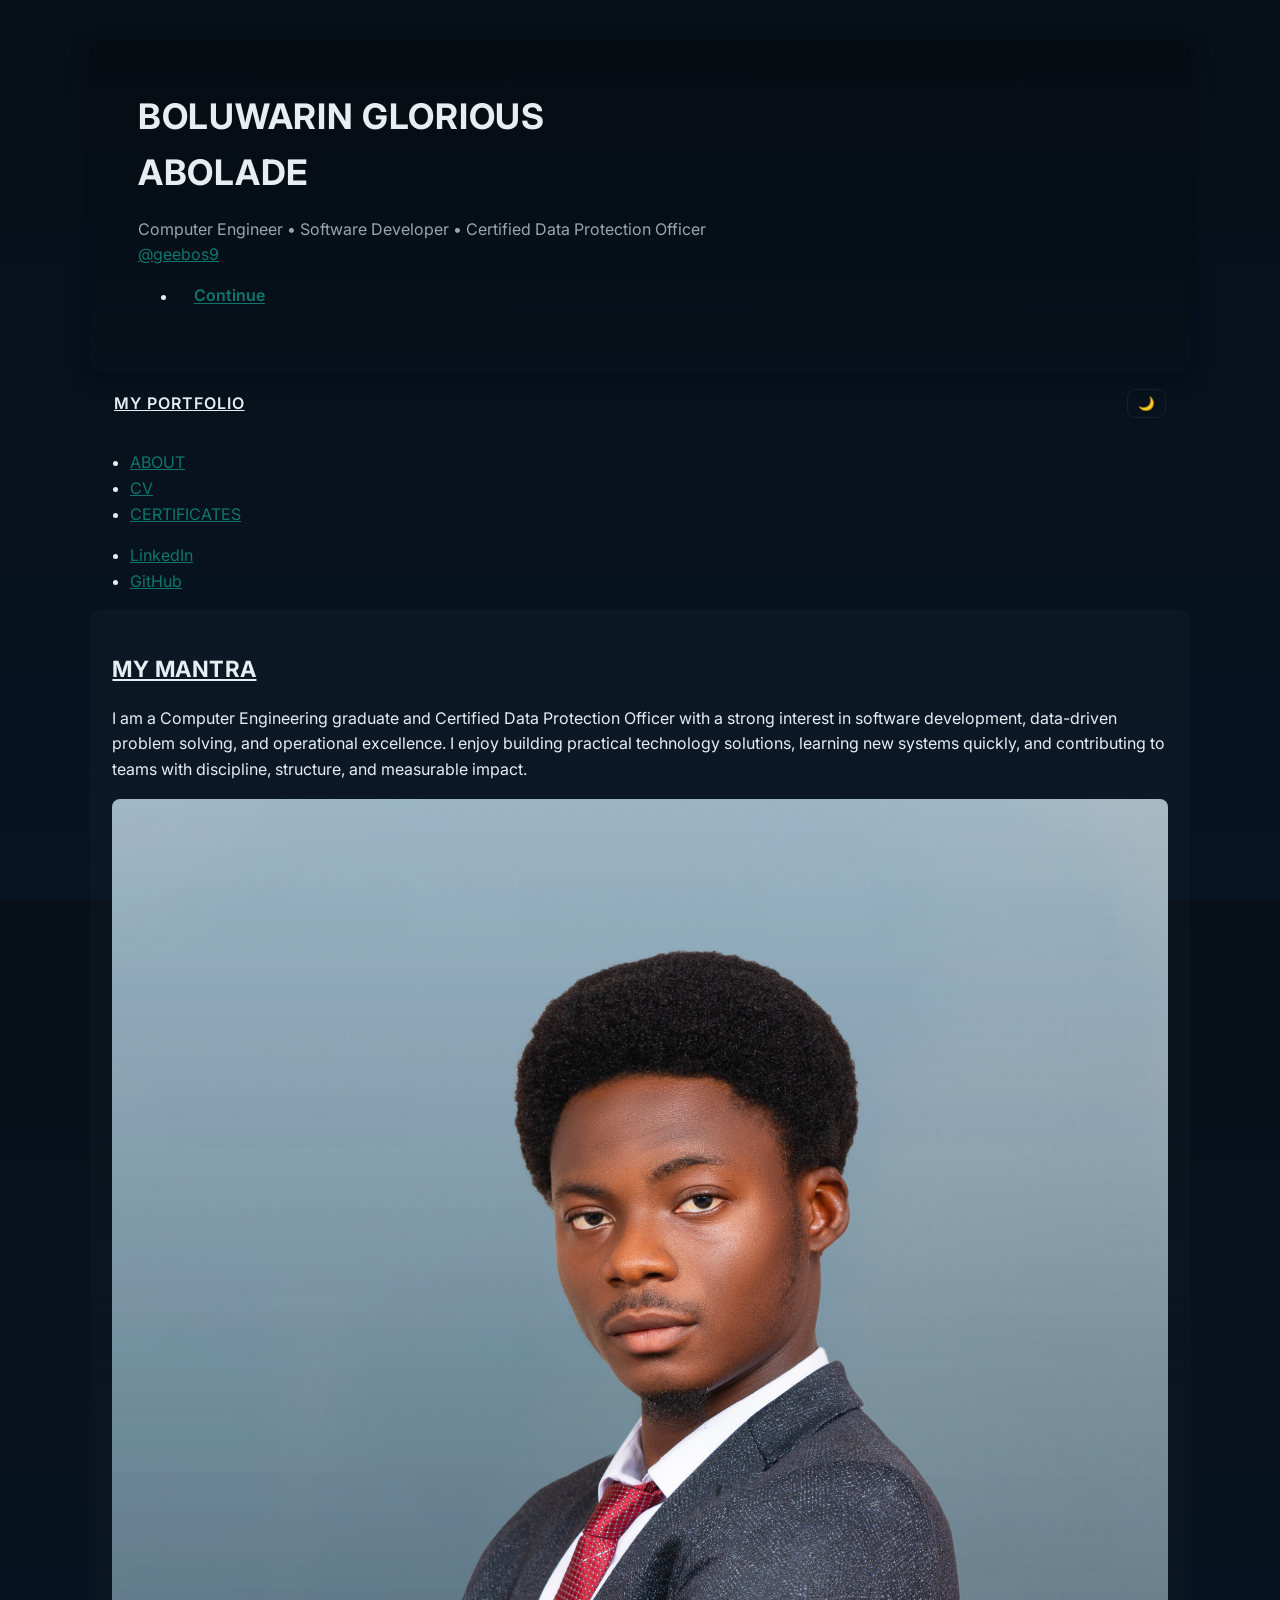
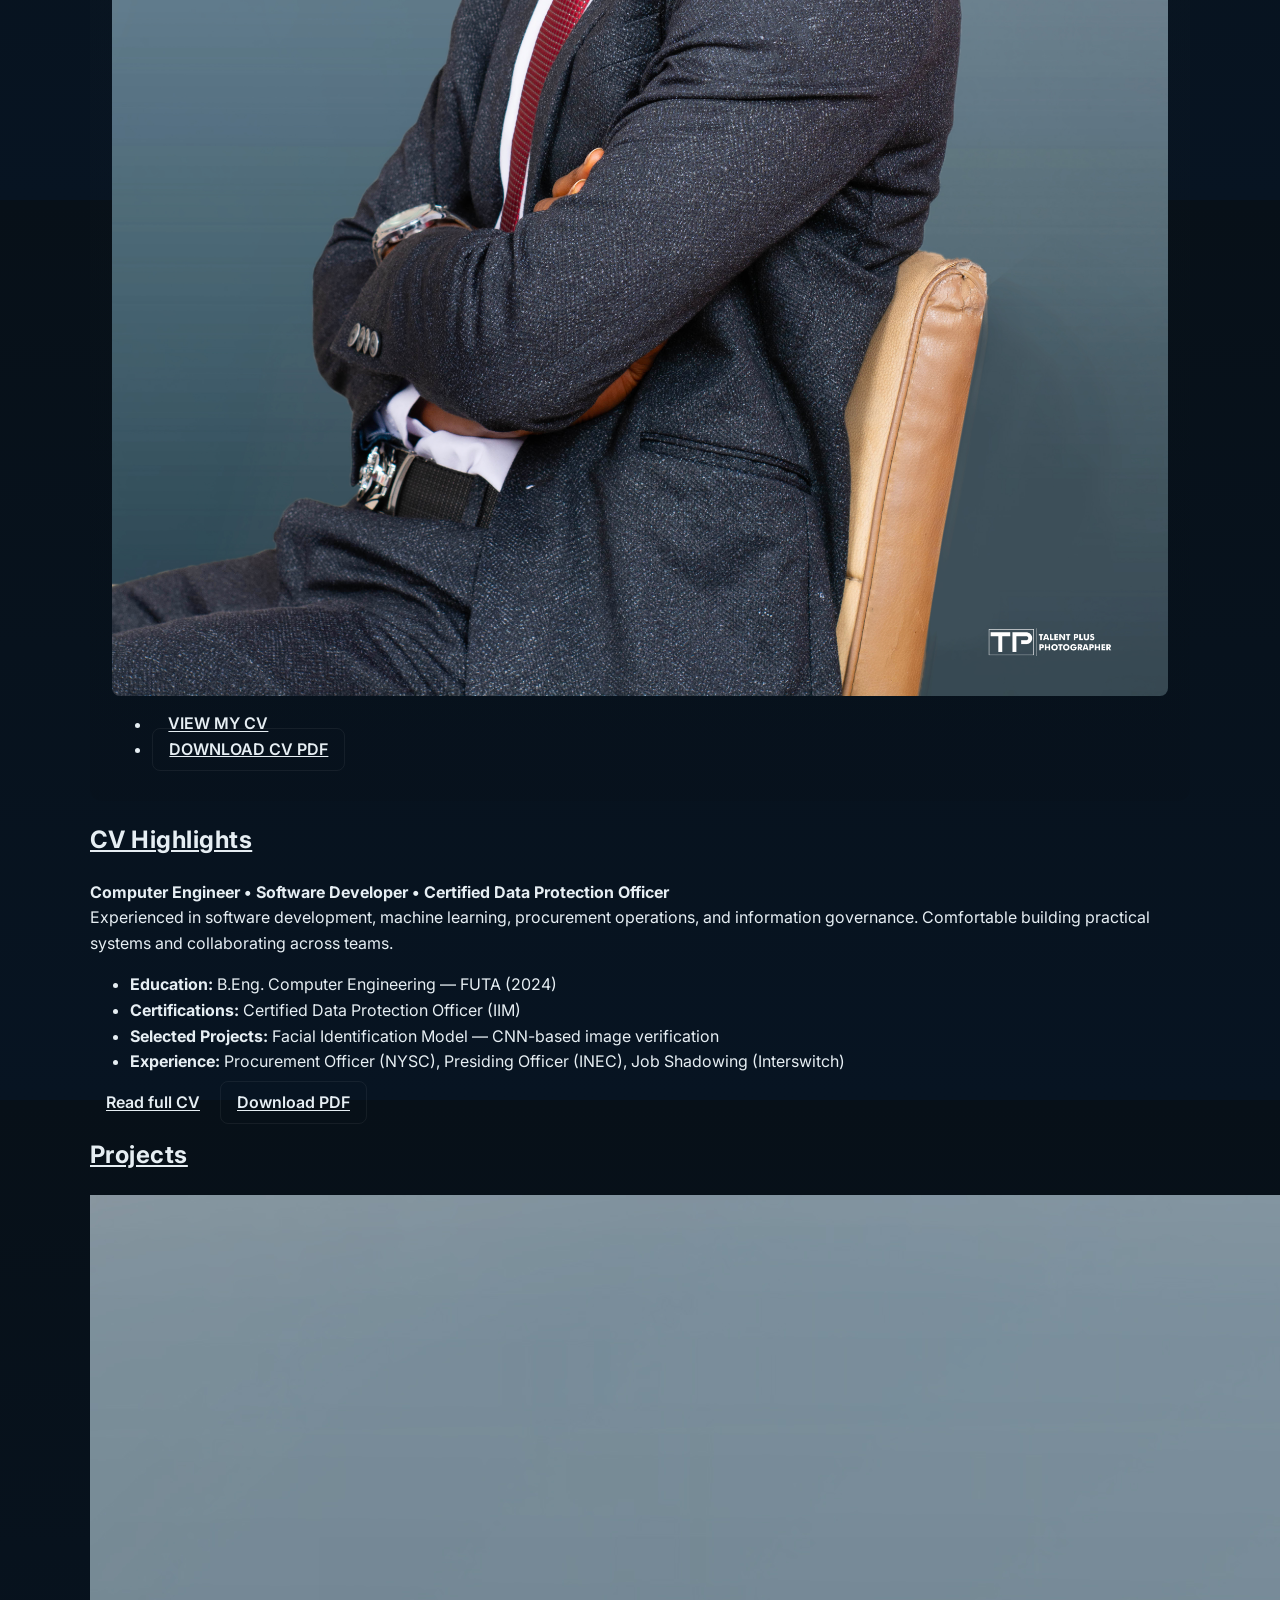
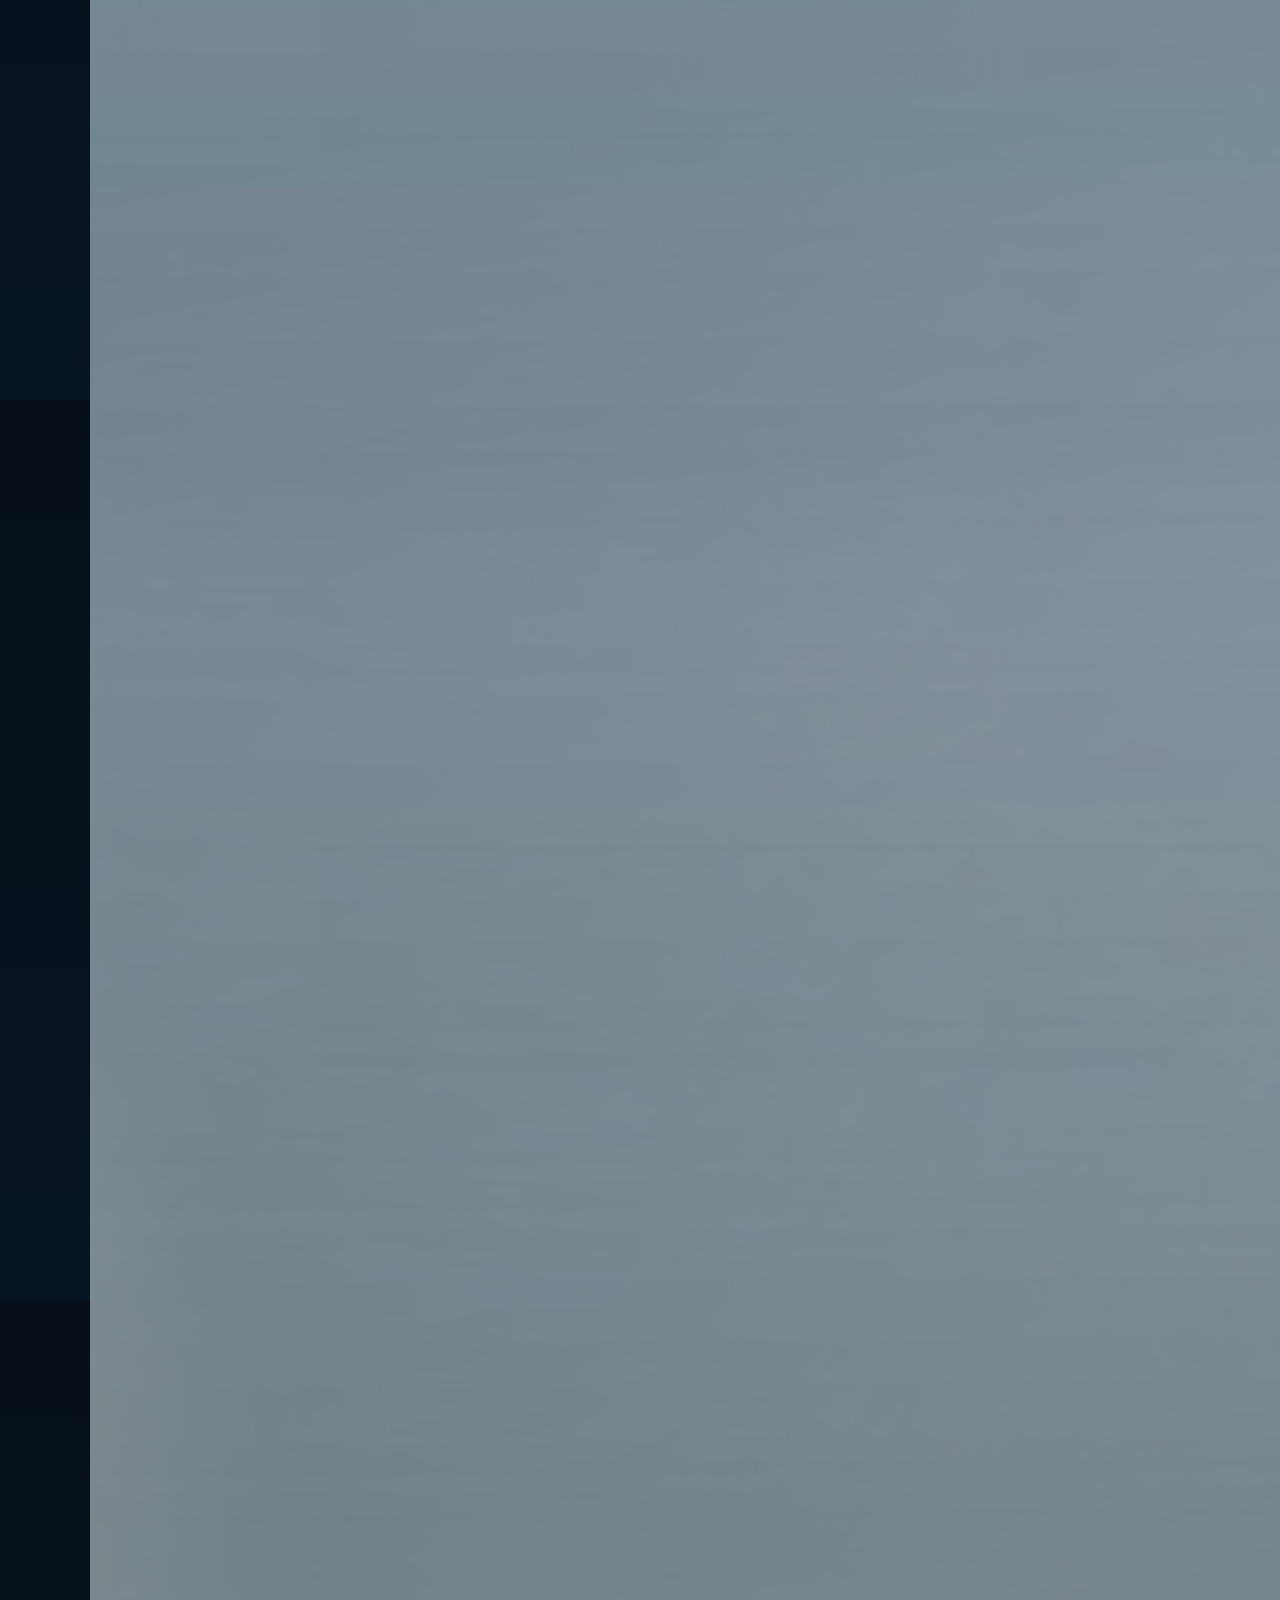
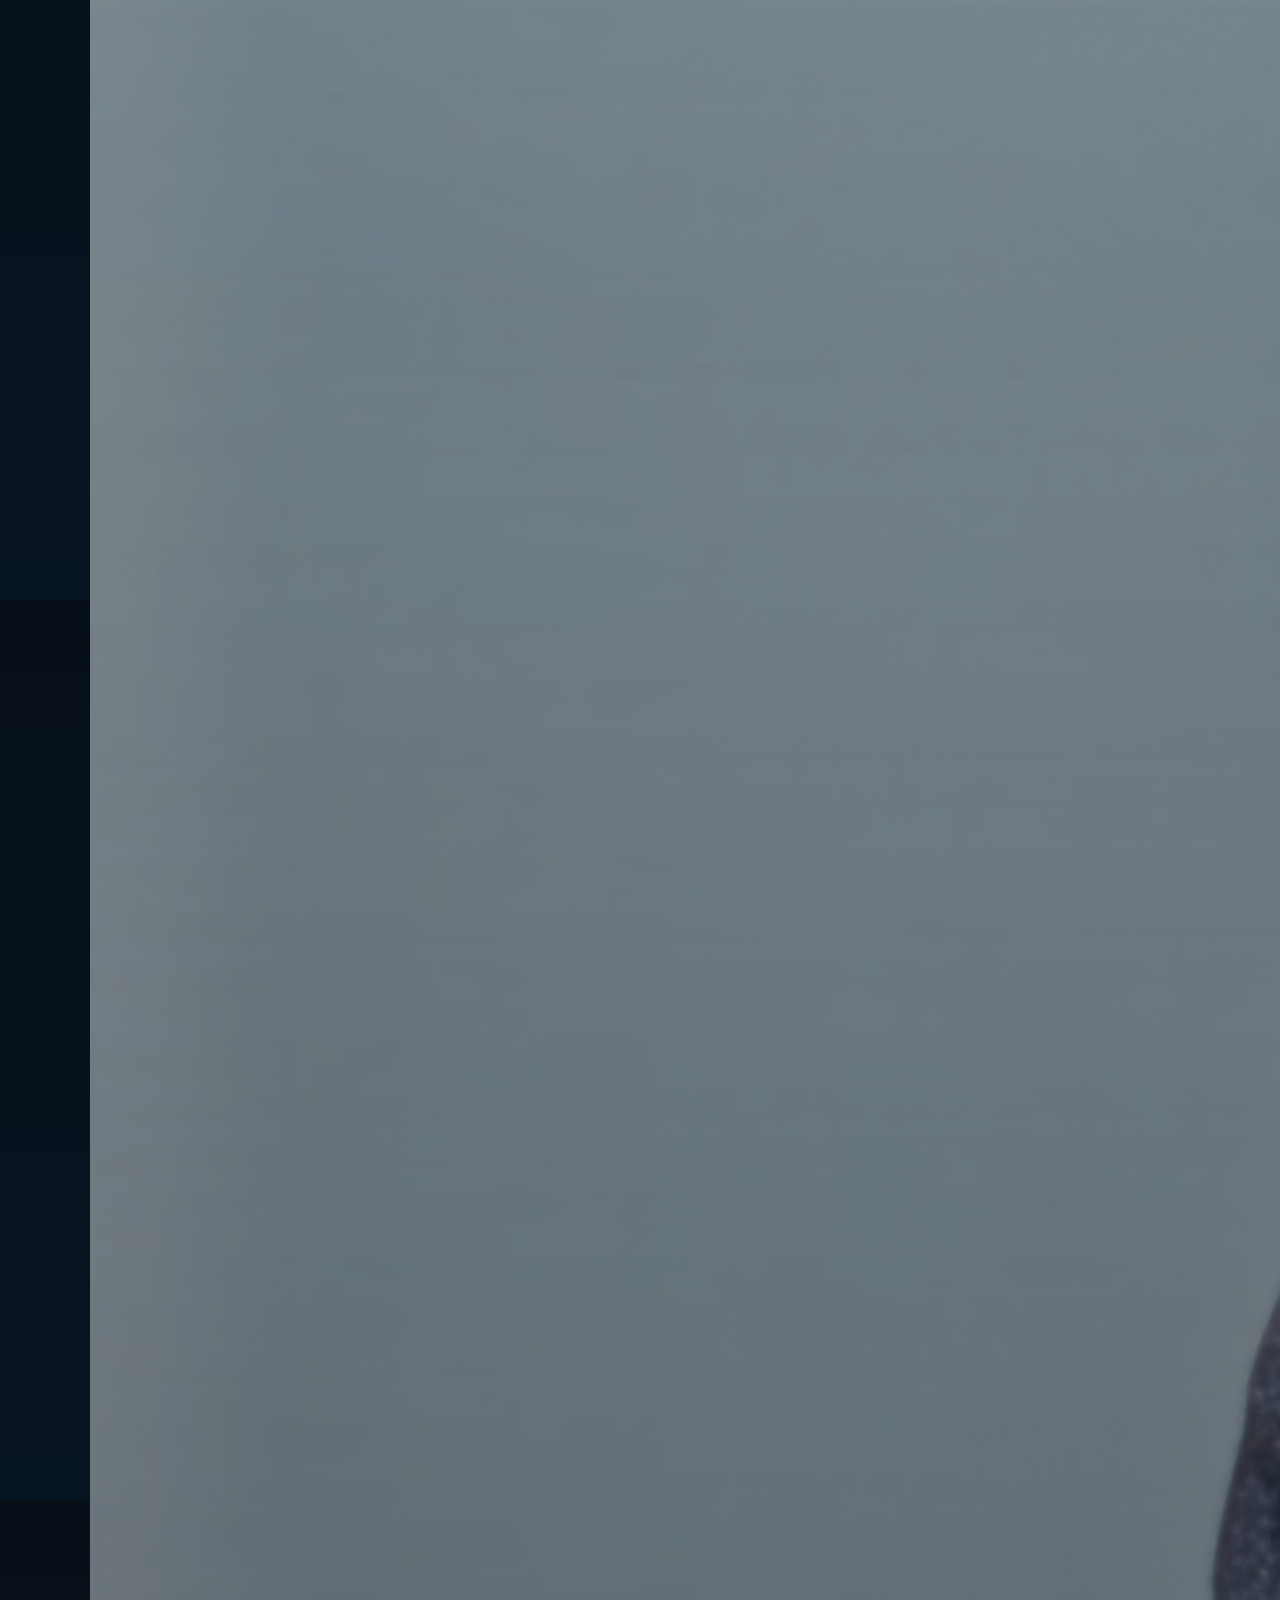
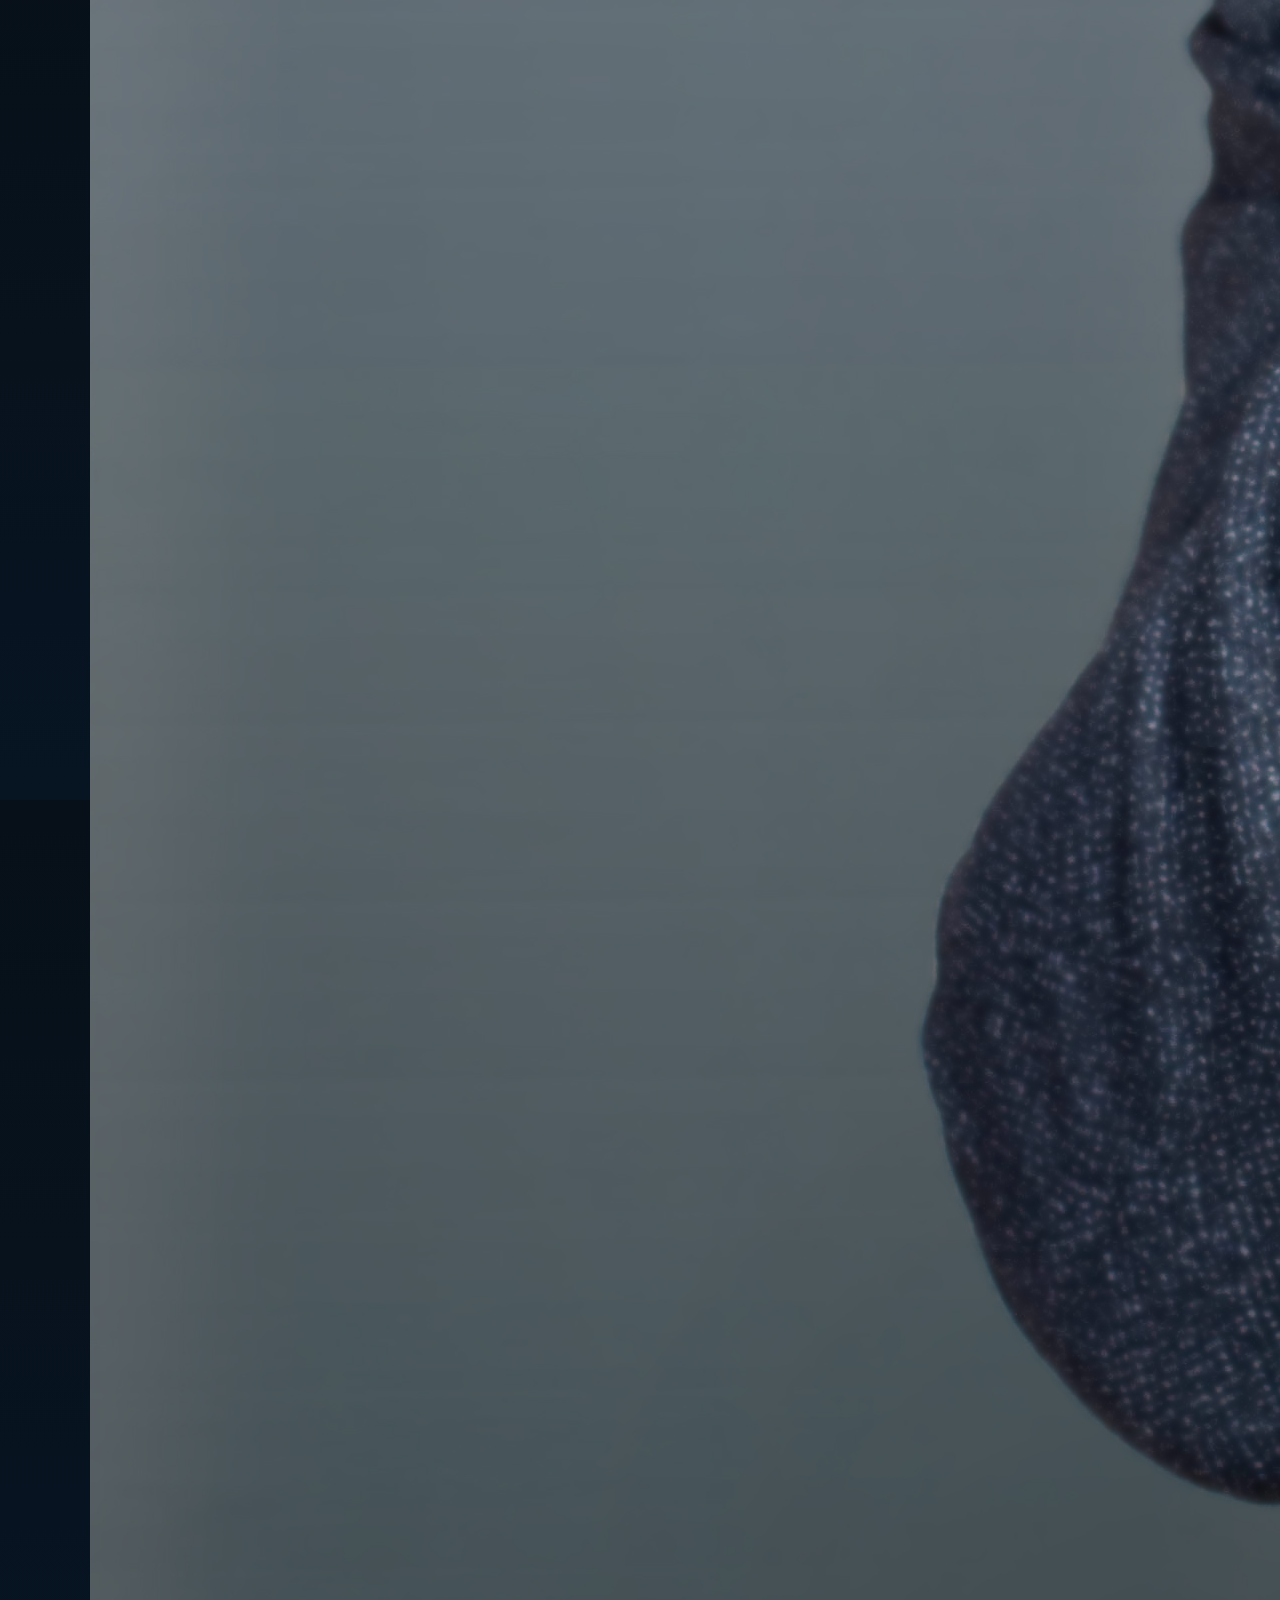
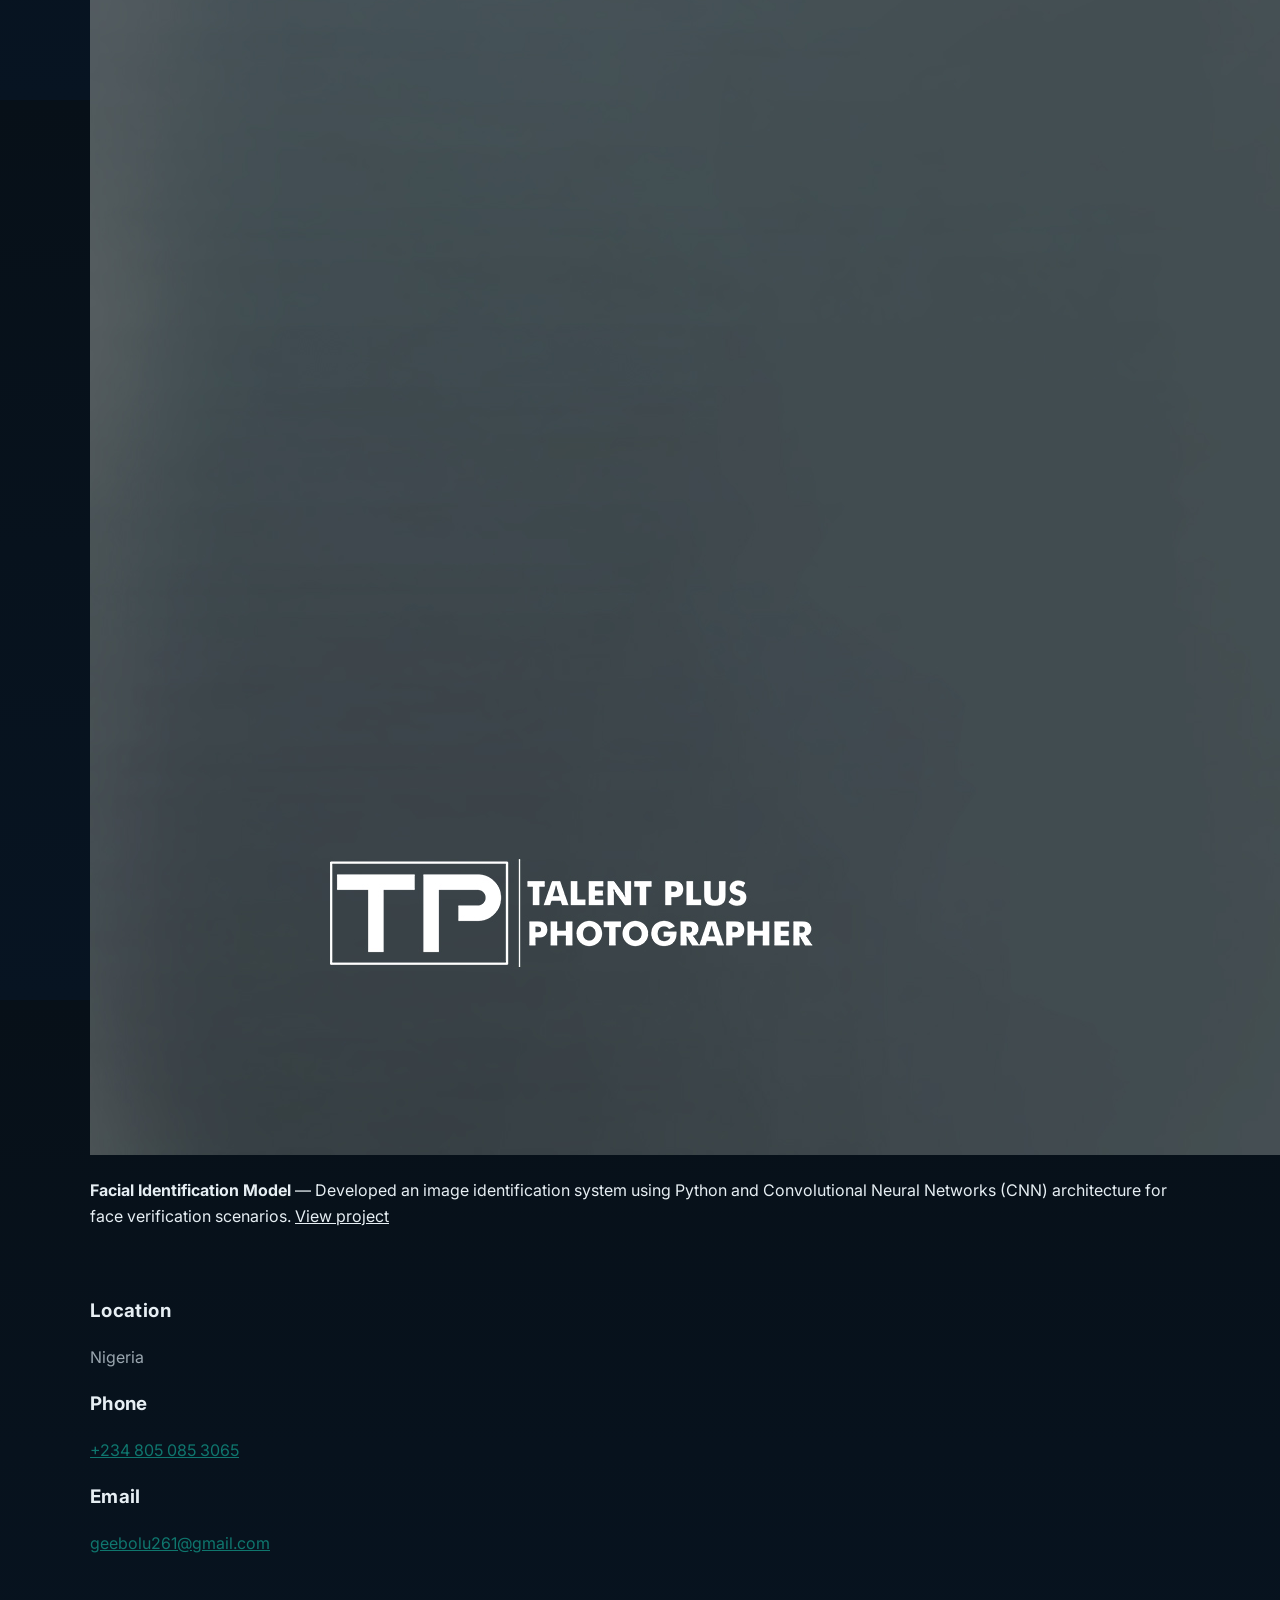
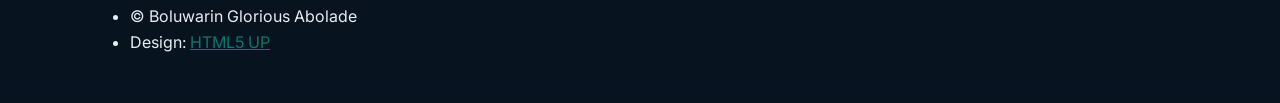
==== index.html @ 5144ccbe "Populate site pages with structured content from the uploaded CV: add CV highlights on homepage, res" ====
<!DOCTYPE HTML>
<!--
	Massively by HTML5 UP
	html5up.net | @ajlkn
	Free for personal and commercial use under the CCA 3.0 license (html5up.net/license)
-->
<html>
	<head>
		<title>Boluwarin Glorious Abolade | Portfolio</title>
		<meta charset="utf-8" />
		<meta name="viewport" content="width=device-width, initial-scale=1, user-scalable=no" />
		<meta name="description" content="Portfolio of Boluwarin Glorious Abolade, Computer Engineer, Software Developer, and Certified Data Protection Officer based in Nigeria." />
		<meta property="og:title" content="Boluwarin Glorious Abolade | Portfolio" />
		<meta property="og:description" content="Computer Engineering graduate and Certified Data Protection Officer with experience in software development, machine learning, and procurement operations." />
		<meta property="og:type" content="website" />
		<link rel="stylesheet" href="assets/css/main.css" />
		<link href="https://fonts.googleapis.com/css2?family=Inter:wght@300;400;600;700&display=swap" rel="stylesheet">
		<link rel="stylesheet" href="assets/css/custom.css" />
		<noscript><link rel="stylesheet" href="assets/css/noscript.css" /></noscript>
	</head>
	<body class="is-preload">

		<!-- Wrapper -->
			<div id="wrapper" class="fade-in">

				<!-- Intro -->
					<div id="intro">
						<h1>BOLUWARIN GLORIOUS<br />
						ABOLADE</h1>
						<p>Computer Engineer • Software Developer • Certified Data Protection Officer<br />
						<a href="https://x.com/geebos9">@geebos9</a>
						</p>
						<ul class="actions">
							<li><a href="#header" class="button icon solid solo fa-arrow-down scrolly">Continue</a></li>
						</ul>
					</div>

				<!-- Header -->
					<header id="header">
						<a href="index.html" class="logo">MY PORTFOLIO</a>
						<button id="theme-toggle" aria-label="Toggle dark mode" class="button small">🌙</button>
					</header>

				<!-- Nav -->
					<nav id="nav">
						<ul class="links">
							<li class="active"><a href="index.html">ABOUT</a></li>
							<li><a href="generic.html">CV</a></li>
							<li><a href="elements.html">CERTIFICATES</a></li>
						</ul>
						<ul class="icons">
							<li><a href="https://www.linkedin.com/in/gloriousabolade" class="icon brands alt fa-linkedin"><span class="label">LinkedIn</span></a></li>
							<li><a href="https://github.com/geeboss" class="icon brands alt fa-github"><span class="label">GitHub</span></a></li>
						</ul>
					</nav>

				<!-- Main -->
					<div id="main">

						<!-- Featured Post -->
							<article class="post featured">
								<header class="major">
									<h2><a href="#">MY MANTRA</a></h2>
									<p>I am a Computer Engineering graduate and Certified Data Protection Officer with a strong interest in software development, data-driven problem solving, and operational excellence. I enjoy building practical technology solutions, learning new systems quickly, and contributing to teams with discipline, structure, and measurable impact.</p>
								</header>
								<a href="#" class="image main"><img src="images/pic2.jpg" alt="Boluwarin Glorious Abolade portrait" /></a>
								<ul class="actions special">
									<li><a href="generic.html" class="button large">VIEW MY CV</a></li>
									<li><a href="cv/CV_Boluwarin_Glorious_Abolade..pdf" class="button large secondary" target="_blank" rel="noreferrer">DOWNLOAD CV PDF</a></li>
								</ul>
							</article>

						<!-- CV Highlights -->
						<section class="posts">
							<article>
								<header>
									<h2><a href="#summary">CV Highlights</a></h2>
								</header>
								<p><strong>Computer Engineer • Software Developer • Certified Data Protection Officer</strong><br />Experienced in software development, machine learning, procurement operations, and information governance. Comfortable building practical systems and collaborating across teams.</p>
								<ul>
									<li><strong>Education:</strong> B.Eng. Computer Engineering — FUTA (2024)</li>
									<li><strong>Certifications:</strong> Certified Data Protection Officer (IIM)</li>
									<li><strong>Selected Projects:</strong> Facial Identification Model — CNN-based image verification</li>
									<li><strong>Experience:</strong> Procurement Officer (NYSC), Presiding Officer (INEC), Job Shadowing (Interswitch)</li>
								</ul>
								<p class="actions"><a href="generic.html" class="button">Read full CV</a> <a href="cv/CV_Boluwarin_Glorious_Abolade..pdf" class="button secondary" target="_blank" rel="noreferrer">Download PDF</a></p>
							</article>
						</section>

						<!-- Posts (projects & items) -->
						<section class="posts">
							<article>
								<header>
									<h2><a href="#projects">Projects</a></h2>
								</header>
								<a href="#" class="image fit"><img src="images/pics3.jpg" alt="Project image for facial identification model" /></a>
								<p><strong>Facial Identification Model</strong> — Developed an image identification system using Python and Convolutional Neural Networks (CNN) architecture for face verification scenarios. <a href="https://huggingface.co/spaces/geeboss/face-verification-for-exams/tree/main" target="_blank" rel="noreferrer">View project</a></p>
							</article>
						</section>

					</div>

				<!-- Footer -->
					<footer id="footer">
						<section class="split contact">
							<section class="alt">
								<h3>Location</h3>
								<p>Nigeria</p>
							</section>
							<section>
								<h3>Phone</h3>
								<p><a href="tel:+2348050853065">+234 805 085 3065</a></p>
							</section>
							<section>
								<h3>Email</h3>
								<p><a href="mailto:geebolu261@gmail.com">geebolu261@gmail.com</a></p>
							</section>
						</section>
					</footer>

				<!-- Copyright -->
					<div id="copyright">
						<ul><li>&copy; Boluwarin Glorious Abolade</li><li>Design: <a href="https://html5up.net">HTML5 UP</a></li></ul>
					</div>

			</div>

		<!-- Scripts -->
			<script src="assets/js/theme-toggle.js"></script>
			<script src="assets/js/jquery.min.js"></script>
			<script src="assets/js/jquery.scrollex.min.js"></script>
			<script src="assets/js/jquery.scrolly.min.js"></script>
			<script src="assets/js/browser.min.js"></script>
			<script src="assets/js/breakpoints.min.js"></script>
			<script src="assets/js/util.js"></script>
			<script src="assets/js/main.js"></script>

	</body>
</html>
---- assets/css/custom.css ----
@import url('https://fonts.googleapis.com/css2?family=Inter:wght@300;400;600;700&display=swap');

:root{
  --accent: #0F766E;
  --bg: #071018;
  --surface: #0f1720;
  --muted: #9aa6af;
  --text: #e6eef3;
  --card-radius: 12px;
  --container-max: 1100px;
}

/* Light theme overrides (applied when documentElement has .light) */
.light{
  --bg: #ffffff;
  --surface: #ffffff;
  --muted: #6b7280; /* used for less-important text */
  --text: #0b1220;  /* primary readable text color on light */
}

html,body{height:100%;}
body{
  background: linear-gradient(180deg,var(--bg) 0%, #071422 100%);
  color:var(--text);
  font-family: 'Inter', system-ui, -apple-system, 'Segoe UI', Roboto, 'Helvetica Neue', Arial;
  -webkit-font-smoothing:antialiased;
  -moz-osx-font-smoothing:grayscale;
  line-height:1.6;
}

/* Ensure headings are always high-contrast */
h1,h2,h3,h4,h5,h6{
  color:var(--text);
  letter-spacing:0.02em;
}

/* Force stronger body text color for commonly used content (overrides template rules) */
#main, #main .post, #main .box, #main p, #main li, #main a, #main td, #main th{
  color:var(--text) !important;
}

/* Use a slightly muted color for less-important microcopy (but still readable) */
#main small, #main .muted, #main .note{
  color:var(--muted) !important;
}

/* Header tweaks */
#header{display:flex;align-items:center;justify-content:space-between;padding:1rem 1.5rem;background:transparent;border-bottom:0}
#header .logo{color:var(--text);font-weight:600;letter-spacing:0.06em}

/* Theme toggle button */
#theme-toggle{background:transparent;color:var(--text);border:1px solid rgba(255,255,255,0.06);padding:6px 10px;border-radius:8px;cursor:pointer}
#theme-toggle:focus{outline:2px solid rgba(15,118,110,0.25)}

/* Wrapper and main container */
#wrapper{max-width:var(--container-max);margin:0 auto;padding:2rem}
#intro{background:linear-gradient(180deg, rgba(0,0,0,0.25), rgba(0,0,0,0.05));padding:3rem;border-radius:12px;box-shadow:0 6px 18px rgba(2,6,23,0.6)}
#intro h1{font-size:2.2rem;color:var(--text);margin:0 0 0.5rem}
#intro p{color:var(--muted)}

/* Featured post */
.post.featured{background:linear-gradient(180deg, rgba(255,255,255,0.02), rgba(0,0,0,0.06));padding:1.4rem;border-radius:12px}
.post.featured .major h2{font-size:1.4rem;color:var(--text)}
.post.featured .image.main img{border-radius:8px;max-width:100%;height:auto;display:block;}

/* Cards */
.box{background:rgba(255,255,255,0.02);padding:1rem;border-radius:var(--card-radius);border-left:4px solid rgba(255,255,255,0.03);margin-bottom:1rem}
.box h3{margin-top:0}

/* Buttons */
.button{border-radius:8px;padding:0.65rem 1rem;font-weight:600}
.button.primary{background:var(--accent);color:white;border:none}
.button.secondary{background:transparent;border:1px solid rgba(255,255,255,0.06);color:var(--text)}
.button:hover{transform:translateY(-1px);transition:all .18s ease}

/* Links and accents */
a{color:var(--accent)}

/* Footer */
#footer{margin-top:2rem;padding:1rem 0}
#footer .contact .alt p{color:var(--muted)}

/* Responsive tweaks */
@media (max-width:768px){
  #wrapper{padding:1rem}
  #intro{padding:2rem}
  #header{padding:0.6rem 1rem}
}

/* Accessibility/contrast helpers - ensure readable paragraphs and lists */
#main p, #main li, #main .box, #main .post .major p, #main .post p{
  opacity:1 !important;
  color:var(--text) !important;
}

/* Slightly reduce emphasis for metadata while keeping readability */
.post .date, .meta{color:var(--muted) !important;opacity:1}

/* Improve table contrast */
.table-wrapper table td, .table-wrapper table th{color:var(--text) !important}
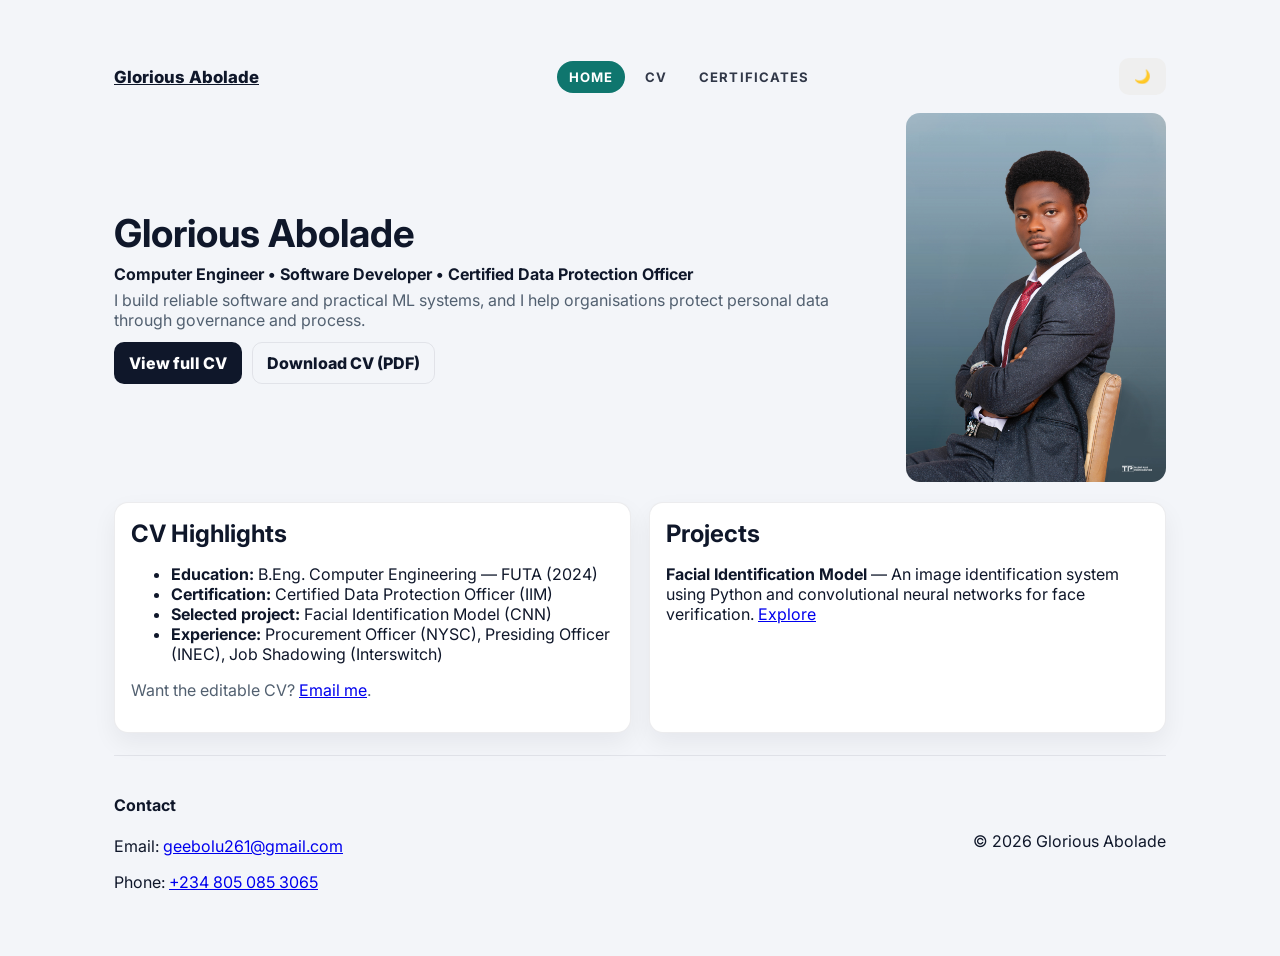
==== commit a9aa41e7: "Revamp site design: update homepage, CV page, certificates page with premium layout and replace cust" ====
--- a/index.html
+++ b/index.html
@@ -1,139 +1,77 @@
 <!DOCTYPE HTML>
-<!--
-	Massively by HTML5 UP
-	html5up.net | @ajlkn
-	Free for personal and commercial use under the CCA 3.0 license (html5up.net/license)
--->
 <html>
 	<head>
+		<meta charset="utf-8" />
+		<meta name="viewport" content="width=device-width, initial-scale=1" />
 		<title>Boluwarin Glorious Abolade | Portfolio</title>
-		<meta charset="utf-8" />
-		<meta name="viewport" content="width=device-width, initial-scale=1, user-scalable=no" />
-		<meta name="description" content="Portfolio of Boluwarin Glorious Abolade, Computer Engineer, Software Developer, and Certified Data Protection Officer based in Nigeria." />
-		<meta property="og:title" content="Boluwarin Glorious Abolade | Portfolio" />
-		<meta property="og:description" content="Computer Engineering graduate and Certified Data Protection Officer with experience in software development, machine learning, and procurement operations." />
-		<meta property="og:type" content="website" />
 		<link rel="stylesheet" href="assets/css/main.css" />
-		<link href="https://fonts.googleapis.com/css2?family=Inter:wght@300;400;600;700&display=swap" rel="stylesheet">
 		<link rel="stylesheet" href="assets/css/custom.css" />
-		<noscript><link rel="stylesheet" href="assets/css/noscript.css" /></noscript>
+		<link href="https://fonts.googleapis.com/css2?family=Inter:wght@300;400;600;700;800&display=swap" rel="stylesheet">
 	</head>
-	<body class="is-preload">
+	<body>
+		<div id="wrapper">
+			<header id="header">
+				<a href="index.html" class="logo">Glorious Abolade</a>
+				<nav id="nav">
+					<ul class="links">
+						<li class="active"><a href="index.html">Home</a></li>
+						<li><a href="generic.html">CV</a></li>
+						<li><a href="elements.html">Certificates</a></li>
+					</ul>
+				</nav>
+				<button id="theme-toggle" aria-label="Switch theme" class="button small">🌙</button>
+			</header>
 
-		<!-- Wrapper -->
-			<div id="wrapper" class="fade-in">
+			<main id="main">
+				<section id="hero" class="featured">
+					<div class="hero-inner">
+						<div class="hero-text">
+							<h1>Glorious Abolade</h1>
+							<p class="lead">Computer Engineer • Software Developer • Certified Data Protection Officer</p>
+							<p class="lead-sub">I build reliable software and practical ML systems, and I help organisations protect personal data through governance and process.</p>
+							<div class="hero-ctas">
+								<a href="generic.html" class="button primary">View full CV</a>
+								<a href="cv/CV_Boluwarin_Glorious_Abolade..pdf" class="button secondary" target="_blank" rel="noreferrer">Download CV (PDF)</a>
+							</div>
+						</div>
+						<div class="hero-image">
+							<img src="images/pic2.jpg" alt="Glorious Abolade" />
+						</div>
+					</div>
+				</section>
 
-				<!-- Intro -->
-					<div id="intro">
-						<h1>BOLUWARIN GLORIOUS<br />
-						ABOLADE</h1>
-						<p>Computer Engineer • Software Developer • Certified Data Protection Officer<br />
-						<a href="https://x.com/geebos9">@geebos9</a>
-						</p>
-						<ul class="actions">
-							<li><a href="#header" class="button icon solid solo fa-arrow-down scrolly">Continue</a></li>
+				<section class="posts">
+					<article class="card">
+						<h2>CV Highlights</h2>
+						<ul>
+							<li><strong>Education:</strong> B.Eng. Computer Engineering — FUTA (2024)</li>
+							<li><strong>Certification:</strong> Certified Data Protection Officer (IIM)</li>
+							<li><strong>Selected project:</strong> Facial Identification Model (CNN)</li>
+							<li><strong>Experience:</strong> Procurement Officer (NYSC), Presiding Officer (INEC), Job Shadowing (Interswitch)</li>
 						</ul>
+						<p class="muted">Want the editable CV? <a href="mailto:geebolu261@gmail.com">Email me</a>.</p>
+					</article>
+					<article class="card">
+						<h2>Projects</h2>
+						<p><strong>Facial Identification Model</strong> — An image identification system using Python and convolutional neural networks for face verification. <a href="https://huggingface.co/spaces/geeboss/face-verification-for-exams/tree/main" target="_blank" rel="noreferrer">Explore</a></p>
+					</article>
+				</section>
+			</main>
+
+			<footer id="footer">
+				<div class="contact">
+					<div>
+						<h4>Contact</h4>
+						<p>Email: <a href="mailto:geebolu261@gmail.com">geebolu261@gmail.com</a></p>
+						<p>Phone: <a href="tel:+2348050853065">+234 805 085 3065</a></p>
 					</div>
+					<div>
+						<p>&copy; 2026 Glorious Abolade</p>
+					</div>
+				</div>
+			</footer>
+		</div>
 
-				<!-- Header -->
-					<header id="header">
-						<a href="index.html" class="logo">MY PORTFOLIO</a>
-						<button id="theme-toggle" aria-label="Toggle dark mode" class="button small">🌙</button>
-					</header>
-
-				<!-- Nav -->
-					<nav id="nav">
-						<ul class="links">
-							<li class="active"><a href="index.html">ABOUT</a></li>
-							<li><a href="generic.html">CV</a></li>
-							<li><a href="elements.html">CERTIFICATES</a></li>
-						</ul>
-						<ul class="icons">
-							<li><a href="https://www.linkedin.com/in/gloriousabolade" class="icon brands alt fa-linkedin"><span class="label">LinkedIn</span></a></li>
-							<li><a href="https://github.com/geeboss" class="icon brands alt fa-github"><span class="label">GitHub</span></a></li>
-						</ul>
-					</nav>
-
-				<!-- Main -->
-					<div id="main">
-
-						<!-- Featured Post -->
-							<article class="post featured">
-								<header class="major">
-									<h2><a href="#">MY MANTRA</a></h2>
-									<p>I am a Computer Engineering graduate and Certified Data Protection Officer with a strong interest in software development, data-driven problem solving, and operational excellence. I enjoy building practical technology solutions, learning new systems quickly, and contributing to teams with discipline, structure, and measurable impact.</p>
-								</header>
-								<a href="#" class="image main"><img src="images/pic2.jpg" alt="Boluwarin Glorious Abolade portrait" /></a>
-								<ul class="actions special">
-									<li><a href="generic.html" class="button large">VIEW MY CV</a></li>
-									<li><a href="cv/CV_Boluwarin_Glorious_Abolade..pdf" class="button large secondary" target="_blank" rel="noreferrer">DOWNLOAD CV PDF</a></li>
-								</ul>
-							</article>
-
-						<!-- CV Highlights -->
-						<section class="posts">
-							<article>
-								<header>
-									<h2><a href="#summary">CV Highlights</a></h2>
-								</header>
-								<p><strong>Computer Engineer • Software Developer • Certified Data Protection Officer</strong><br />Experienced in software development, machine learning, procurement operations, and information governance. Comfortable building practical systems and collaborating across teams.</p>
-								<ul>
-									<li><strong>Education:</strong> B.Eng. Computer Engineering — FUTA (2024)</li>
-									<li><strong>Certifications:</strong> Certified Data Protection Officer (IIM)</li>
-									<li><strong>Selected Projects:</strong> Facial Identification Model — CNN-based image verification</li>
-									<li><strong>Experience:</strong> Procurement Officer (NYSC), Presiding Officer (INEC), Job Shadowing (Interswitch)</li>
-								</ul>
-								<p class="actions"><a href="generic.html" class="button">Read full CV</a> <a href="cv/CV_Boluwarin_Glorious_Abolade..pdf" class="button secondary" target="_blank" rel="noreferrer">Download PDF</a></p>
-							</article>
-						</section>
-
-						<!-- Posts (projects & items) -->
-						<section class="posts">
-							<article>
-								<header>
-									<h2><a href="#projects">Projects</a></h2>
-								</header>
-								<a href="#" class="image fit"><img src="images/pics3.jpg" alt="Project image for facial identification model" /></a>
-								<p><strong>Facial Identification Model</strong> — Developed an image identification system using Python and Convolutional Neural Networks (CNN) architecture for face verification scenarios. <a href="https://huggingface.co/spaces/geeboss/face-verification-for-exams/tree/main" target="_blank" rel="noreferrer">View project</a></p>
-							</article>
-						</section>
-
-					</div>
-
-				<!-- Footer -->
-					<footer id="footer">
-						<section class="split contact">
-							<section class="alt">
-								<h3>Location</h3>
-								<p>Nigeria</p>
-							</section>
-							<section>
-								<h3>Phone</h3>
-								<p><a href="tel:+2348050853065">+234 805 085 3065</a></p>
-							</section>
-							<section>
-								<h3>Email</h3>
-								<p><a href="mailto:geebolu261@gmail.com">geebolu261@gmail.com</a></p>
-							</section>
-						</section>
-					</footer>
-
-				<!-- Copyright -->
-					<div id="copyright">
-						<ul><li>&copy; Boluwarin Glorious Abolade</li><li>Design: <a href="https://html5up.net">HTML5 UP</a></li></ul>
-					</div>
-
-			</div>
-
-		<!-- Scripts -->
-			<script src="assets/js/theme-toggle.js"></script>
-			<script src="assets/js/jquery.min.js"></script>
-			<script src="assets/js/jquery.scrollex.min.js"></script>
-			<script src="assets/js/jquery.scrolly.min.js"></script>
-			<script src="assets/js/browser.min.js"></script>
-			<script src="assets/js/breakpoints.min.js"></script>
-			<script src="assets/js/util.js"></script>
-			<script src="assets/js/main.js"></script>
-
+		<script src="assets/js/theme-toggle.js"></script>
 	</body>
 </html>
--- a/assets/css/custom.css
+++ b/assets/css/custom.css
@@ -1,100 +1,69 @@
-@import url('https://fonts.googleapis.com/css2?family=Inter:wght@300;400;600;700&display=swap');
+/* Premium clean theme — refined variables and layout adjustments */
+@import url('https://fonts.googleapis.com/css2?family=Inter:wght@300;400;600;700;800&display=swap');
 
 :root{
-  --accent: #0F766E;
-  --bg: #071018;
-  --surface: #0f1720;
-  --muted: #9aa6af;
-  --text: #e6eef3;
-  --card-radius: 12px;
-  --container-max: 1100px;
+  --bg: #f3f5f9;
+  --page: #ffffff;
+  --panel: #ffffff;
+  --ink: #0f172a;
+  --muted: #526070;
+  --line: rgba(15,23,42,0.08);
+  --accent: #0f172a;
+  --accent-2: #0F766E;
+  --shadow: rgba(15,23,42,0.06);
+  --container: 1100px;
 }
 
-/* Light theme overrides (applied when documentElement has .light) */
-.light{
-  --bg: #ffffff;
-  --surface: #ffffff;
-  --muted: #6b7280; /* used for less-important text */
-  --text: #0b1220;  /* primary readable text color on light */
+:root.dark{
+  --bg:#071018;--page:#0b1521;--panel:rgba(11,21,33,0.7);--ink:#f8fbfc;--muted:#9aa6af;--line:rgba(255,255,255,0.06);--accent:#9ad9ff;--shadow:rgba(0,0,0,0.28);
 }
 
-html,body{height:100%;}
-body{
-  background: linear-gradient(180deg,var(--bg) 0%, #071422 100%);
-  color:var(--text);
-  font-family: 'Inter', system-ui, -apple-system, 'Segoe UI', Roboto, 'Helvetica Neue', Arial;
-  -webkit-font-smoothing:antialiased;
-  -moz-osx-font-smoothing:grayscale;
-  line-height:1.6;
-}
+*{box-sizing:border-box}
+html,body{margin:0;padding:0;font-family:'Inter',system-ui,-apple-system,'Segoe UI',Roboto,sans-serif;background:var(--bg);color:var(--ink);-webkit-font-smoothing:antialiased;-moz-osx-font-smoothing:grayscale}
 
-/* Ensure headings are always high-contrast */
-h1,h2,h3,h4,h5,h6{
-  color:var(--text);
-  letter-spacing:0.02em;
-}
+#wrapper{max-width:var(--container);margin:24px auto;padding:24px}
+#header{display:flex;align-items:center;justify-content:space-between;padding:10px 0;position:sticky;top:0;background:transparent;z-index:30}
+#header .logo{font-weight:800;font-size:1.05rem;color:var(--ink)}
+#nav .links{list-style:none;margin:0;padding:0;display:flex;gap:8px}
+#nav .links li{display:inline}
+#nav .links a{display:inline-block;padding:8px 12px;border-radius:999px;text-decoration:none;color:var(--ink);font-weight:700;font-size:0.82rem;letter-spacing:0.08em;text-transform:uppercase;opacity:0.85}
+#nav .links li.active a{background:var(--accent-2);color:white;opacity:1}
 
-/* Force stronger body text color for commonly used content (overrides template rules) */
-#main, #main .post, #main .box, #main p, #main li, #main a, #main td, #main th{
-  color:var(--text) !important;
-}
+/* Hero */
+#hero{display:block;margin:8px 0 20px}
+.hero-inner{display:flex;gap:24px;align-items:center}
+.hero-text{flex:1}
+.hero-image{flex:0 0 260px;border-radius:14px;overflow:hidden}
+.hero-image img{width:100%;height:auto;display:block}
+h1{font-size:2.4rem;margin:0 0 8px}
+.lead{font-size:1rem;font-weight:700;margin:0 0 6px;color:var(--ink)}
+.lead-sub{color:var(--muted);margin:0 0 12px}
+.hero-ctas{display:flex;gap:10px}
 
-/* Use a slightly muted color for less-important microcopy (but still readable) */
-#main small, #main .muted, #main .note{
-  color:var(--muted) !important;
-}
+/* Cards and posts */
+.posts{display:grid;grid-template-columns:repeat(2,1fr);gap:18px;margin-bottom:22px}
+.card, .box, .post.featured{background:var(--panel);border:1px solid var(--line);padding:16px;border-radius:14px;box-shadow:0 10px 24px var(--shadow)}
+.card h2{margin:0 0 8px}
+.muted{color:var(--muted)}
 
-/* Header tweaks */
-#header{display:flex;align-items:center;justify-content:space-between;padding:1rem 1.5rem;background:transparent;border-bottom:0}
-#header .logo{color:var(--text);font-weight:600;letter-spacing:0.06em}
-
-/* Theme toggle button */
-#theme-toggle{background:transparent;color:var(--text);border:1px solid rgba(255,255,255,0.06);padding:6px 10px;border-radius:8px;cursor:pointer}
-#theme-toggle:focus{outline:2px solid rgba(15,118,110,0.25)}
-
-/* Wrapper and main container */
-#wrapper{max-width:var(--container-max);margin:0 auto;padding:2rem}
-#intro{background:linear-gradient(180deg, rgba(0,0,0,0.25), rgba(0,0,0,0.05));padding:3rem;border-radius:12px;box-shadow:0 6px 18px rgba(2,6,23,0.6)}
-#intro h1{font-size:2.2rem;color:var(--text);margin:0 0 0.5rem}
-#intro p{color:var(--muted)}
-
-/* Featured post */
-.post.featured{background:linear-gradient(180deg, rgba(255,255,255,0.02), rgba(0,0,0,0.06));padding:1.4rem;border-radius:12px}
-.post.featured .major h2{font-size:1.4rem;color:var(--text)}
-.post.featured .image.main img{border-radius:8px;max-width:100%;height:auto;display:block;}
-
-/* Cards */
-.box{background:rgba(255,255,255,0.02);padding:1rem;border-radius:var(--card-radius);border-left:4px solid rgba(255,255,255,0.03);margin-bottom:1rem}
-.box h3{margin-top:0}
+/* CV grid */
+.cv-grid{display:grid;grid-template-columns:2fr 1fr;gap:20px}
+.cv-main{min-width:0}
+.cv-side .box{margin-bottom:12px}
 
 /* Buttons */
-.button{border-radius:8px;padding:0.65rem 1rem;font-weight:600}
-.button.primary{background:var(--accent);color:white;border:none}
-.button.secondary{background:transparent;border:1px solid rgba(255,255,255,0.06);color:var(--text)}
-.button:hover{transform:translateY(-1px);transition:all .18s ease}
-
-/* Links and accents */
-a{color:var(--accent)}
+.button{display:inline-block;padding:10px 14px;border-radius:10px;text-decoration:none;border:1px solid transparent;font-weight:800}
+.button.primary{background:var(--accent);color:#fff}
+.button.secondary{background:transparent;border:1px solid var(--line);color:var(--ink)}
 
 /* Footer */
-#footer{margin-top:2rem;padding:1rem 0}
-#footer .contact .alt p{color:var(--muted)}
+#footer{margin-top:18px;padding-top:18px;border-top:1px solid var(--line)}
+.contact{display:flex;justify-content:space-between;align-items:center}
 
-/* Responsive tweaks */
-@media (max-width:768px){
-  #wrapper{padding:1rem}
-  #intro{padding:2rem}
-  #header{padding:0.6rem 1rem}
+/* Responsive */
+@media(max-width:900px){
+  .posts{grid-template-columns:1fr}
+  .hero-inner{flex-direction:column}
+  .hero-image{width:100%;flex:auto}
+  .cv-grid{grid-template-columns:1fr}
 }
-
-/* Accessibility/contrast helpers - ensure readable paragraphs and lists */
-#main p, #main li, #main .box, #main .post .major p, #main .post p{
-  opacity:1 !important;
-  color:var(--text) !important;
-}
-
-/* Slightly reduce emphasis for metadata while keeping readability */
-.post .date, .meta{color:var(--muted) !important;opacity:1}
-
-/* Improve table contrast */
-.table-wrapper table td, .table-wrapper table th{color:var(--text) !important}
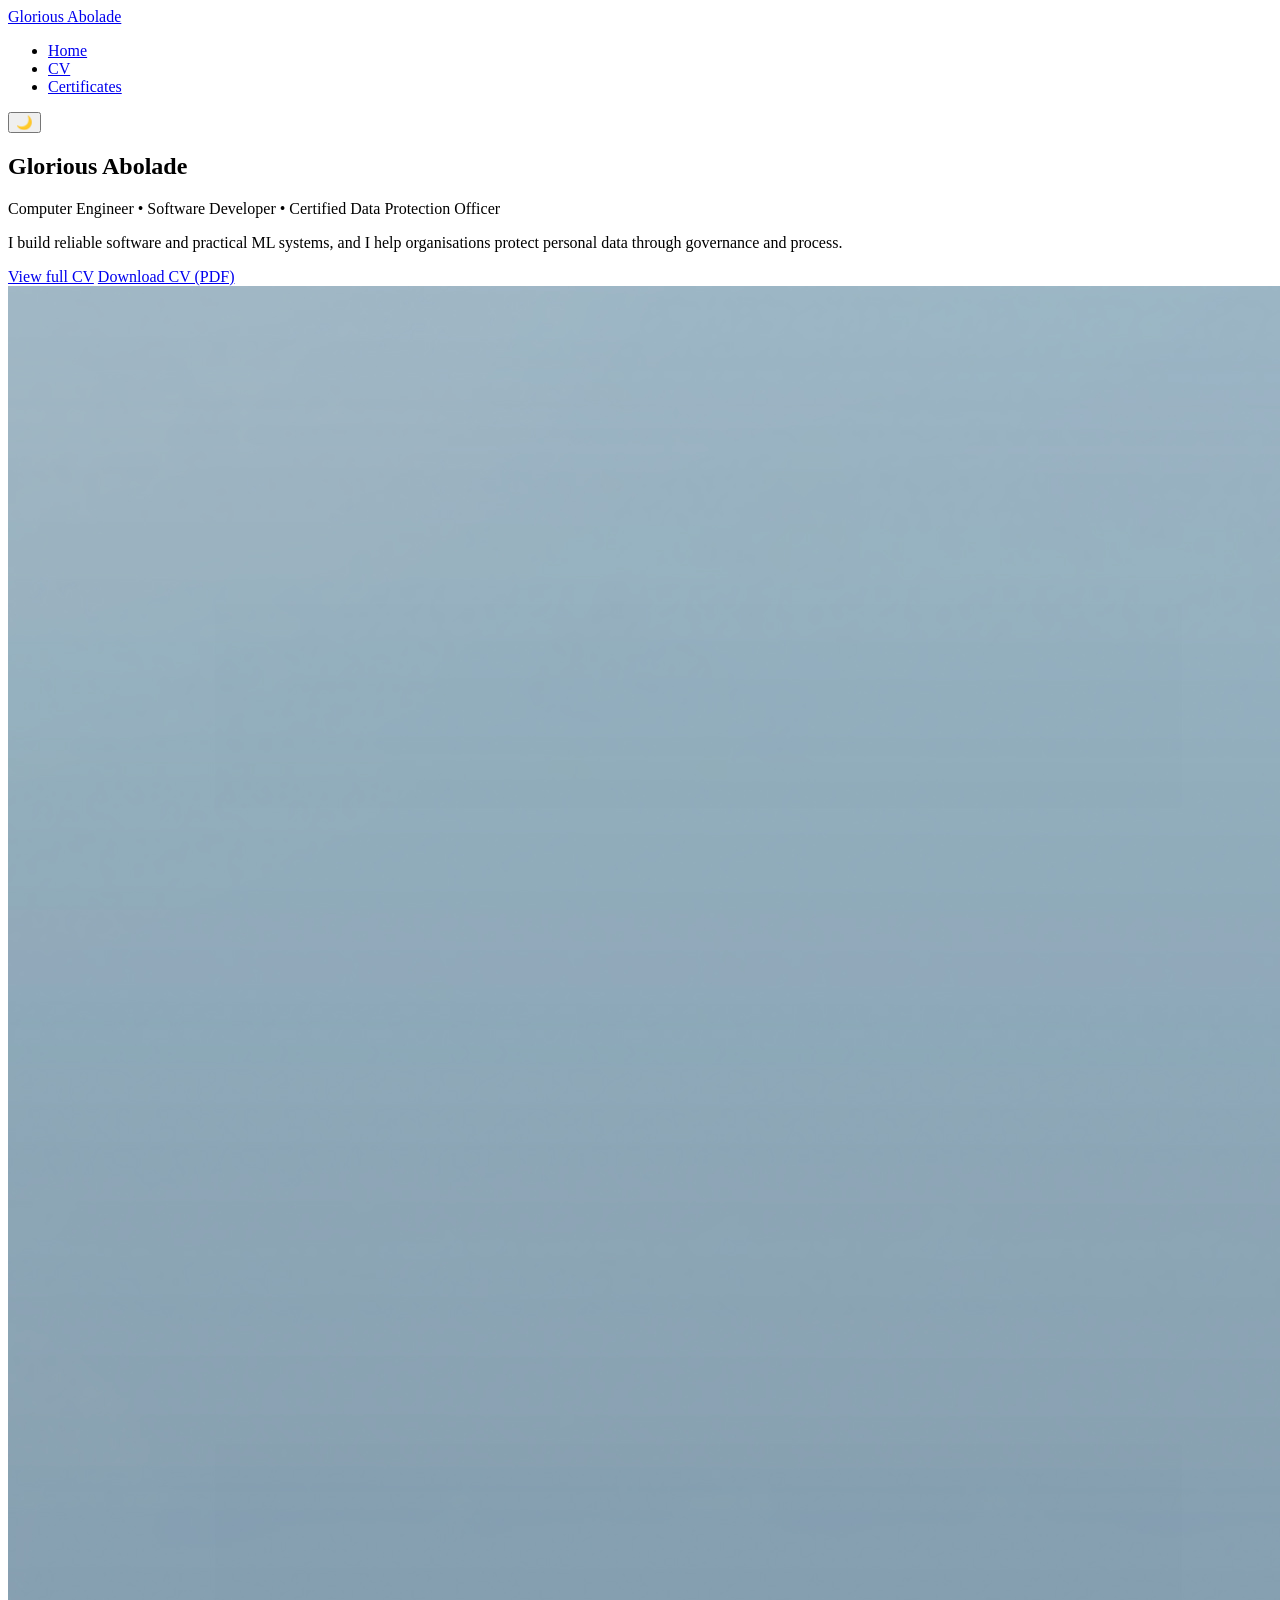
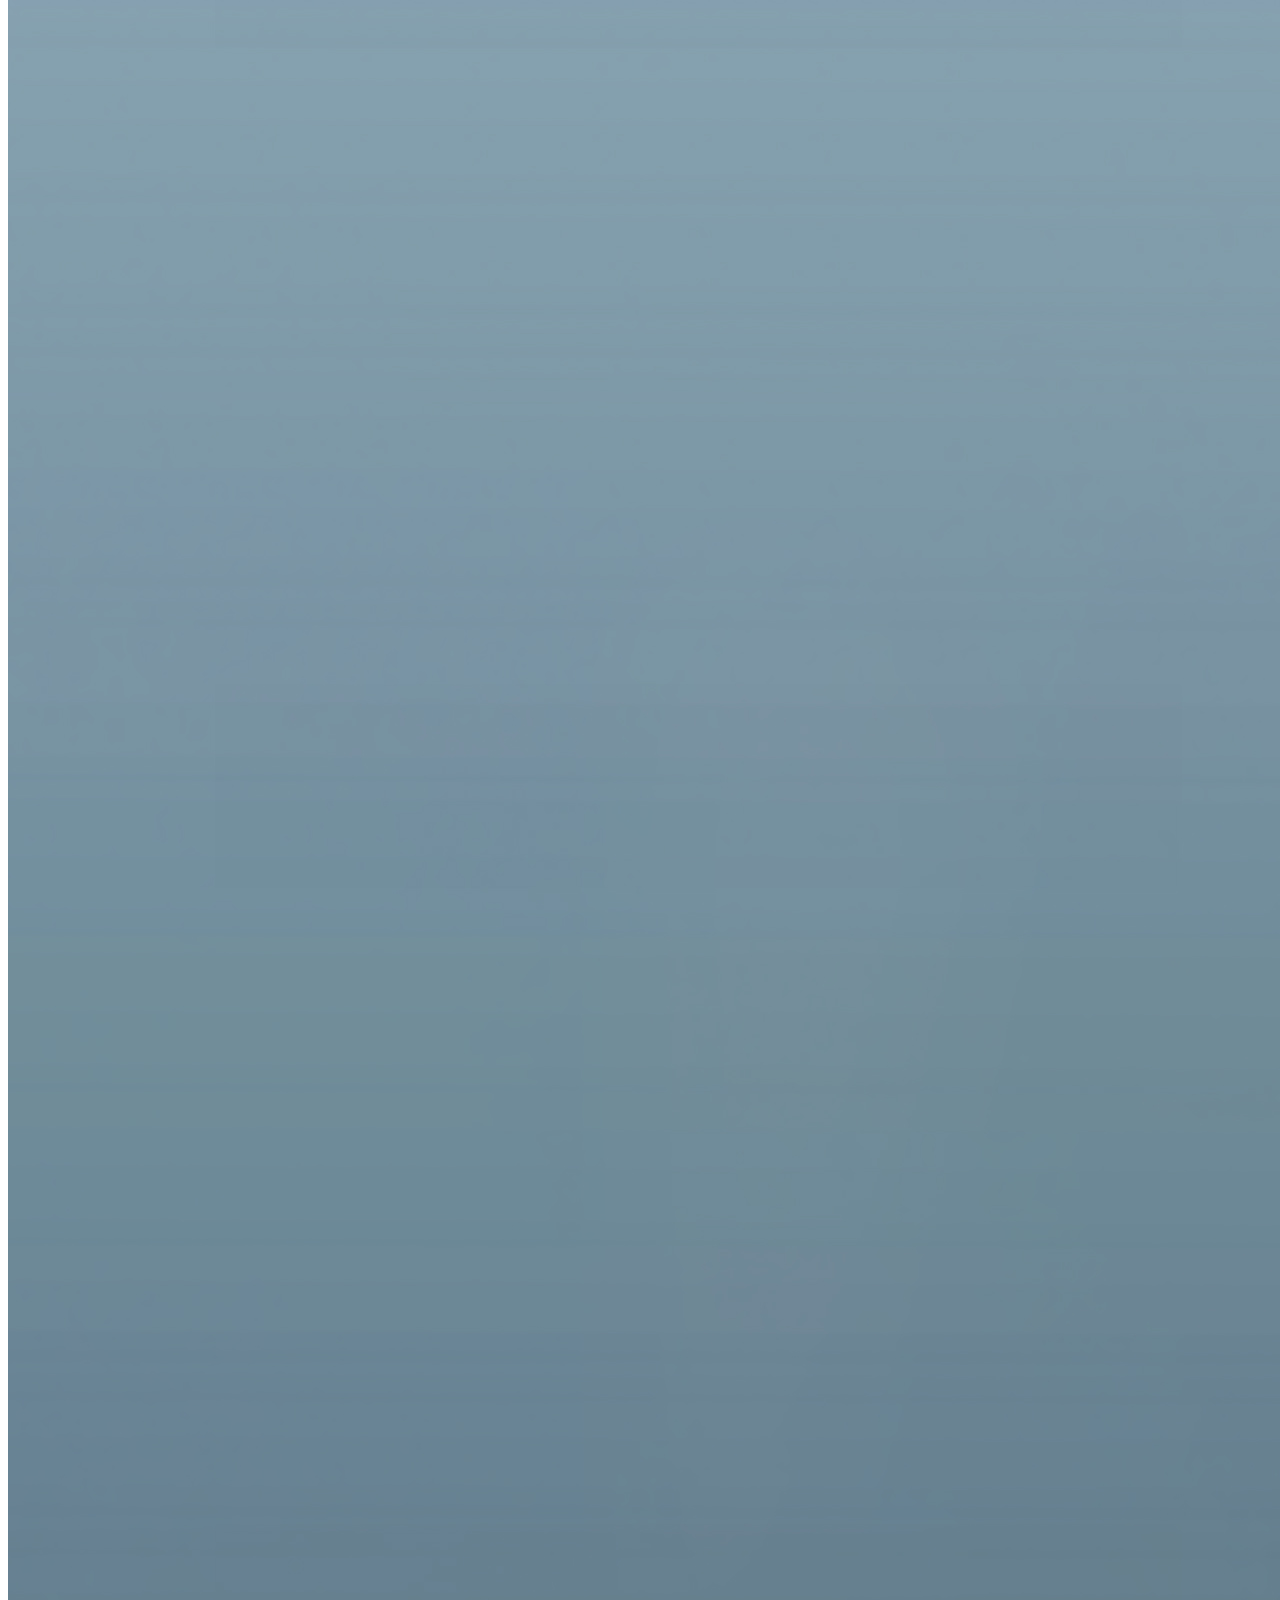
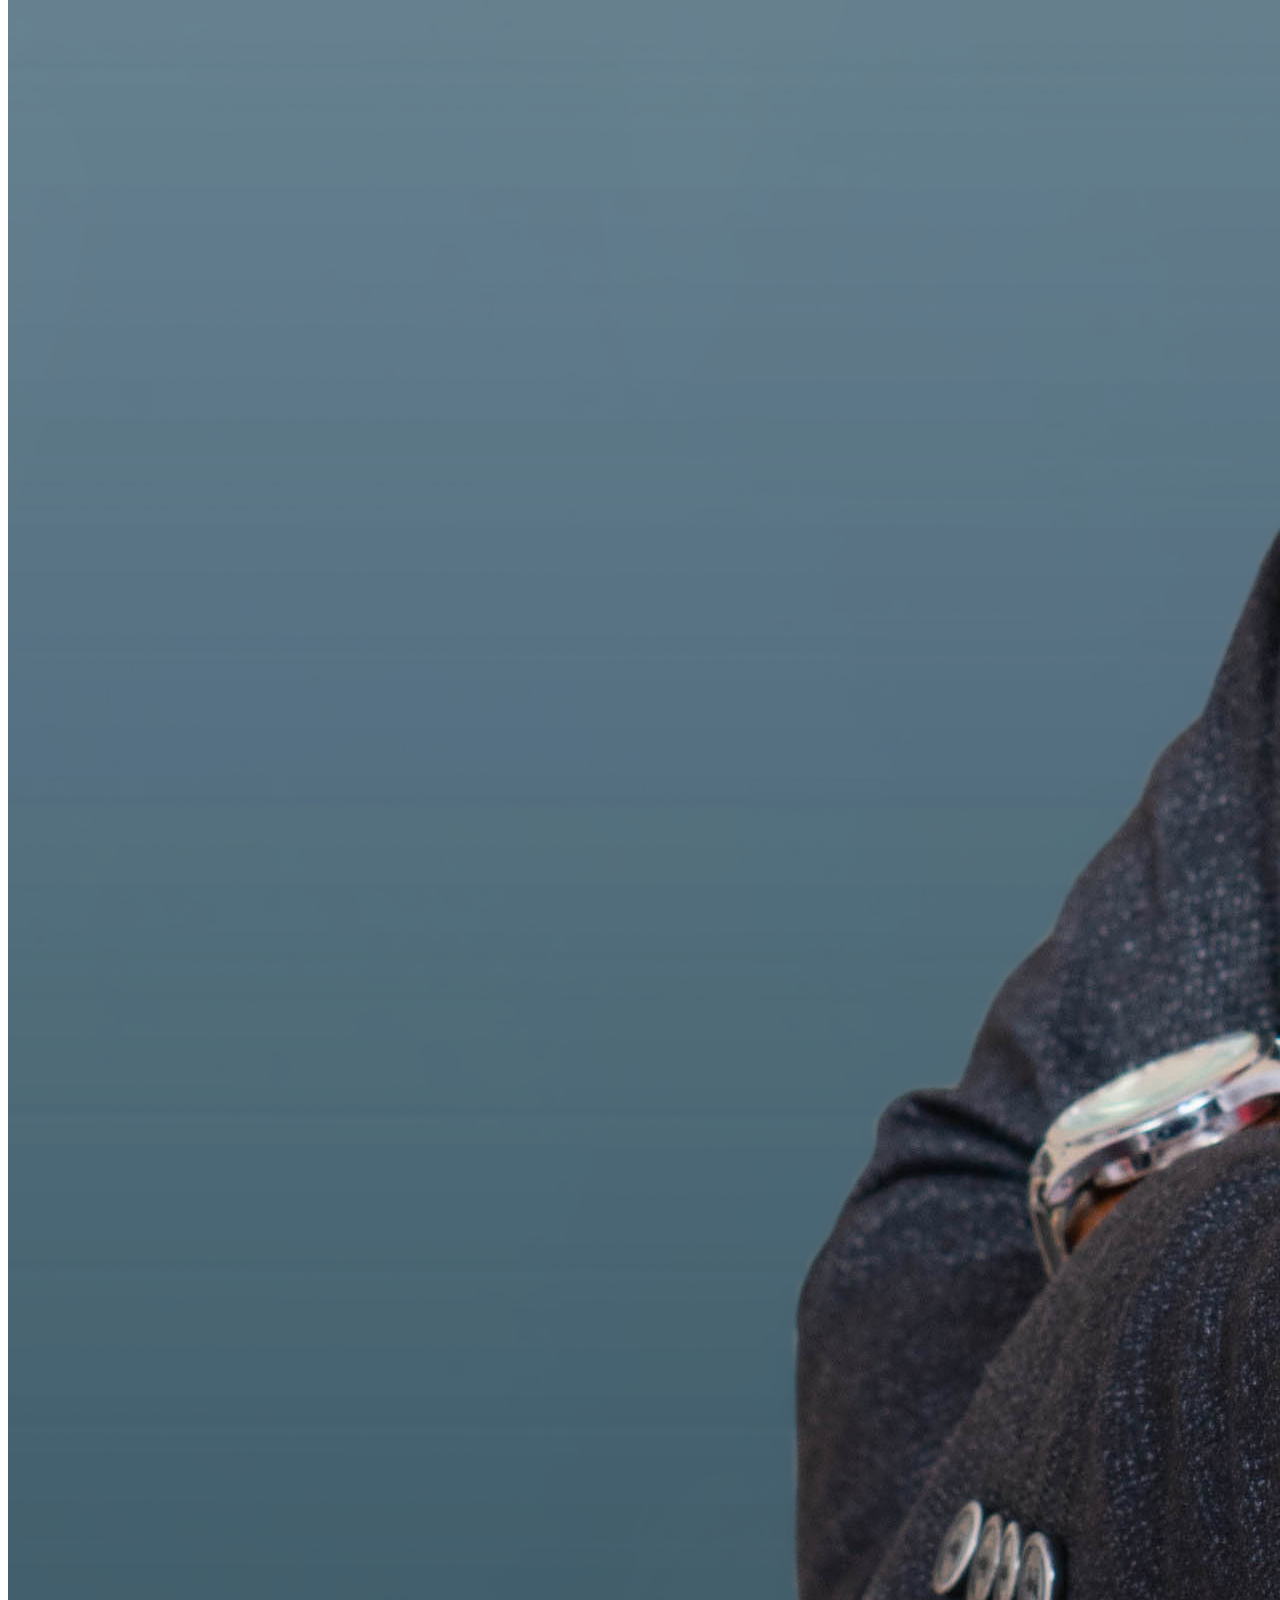
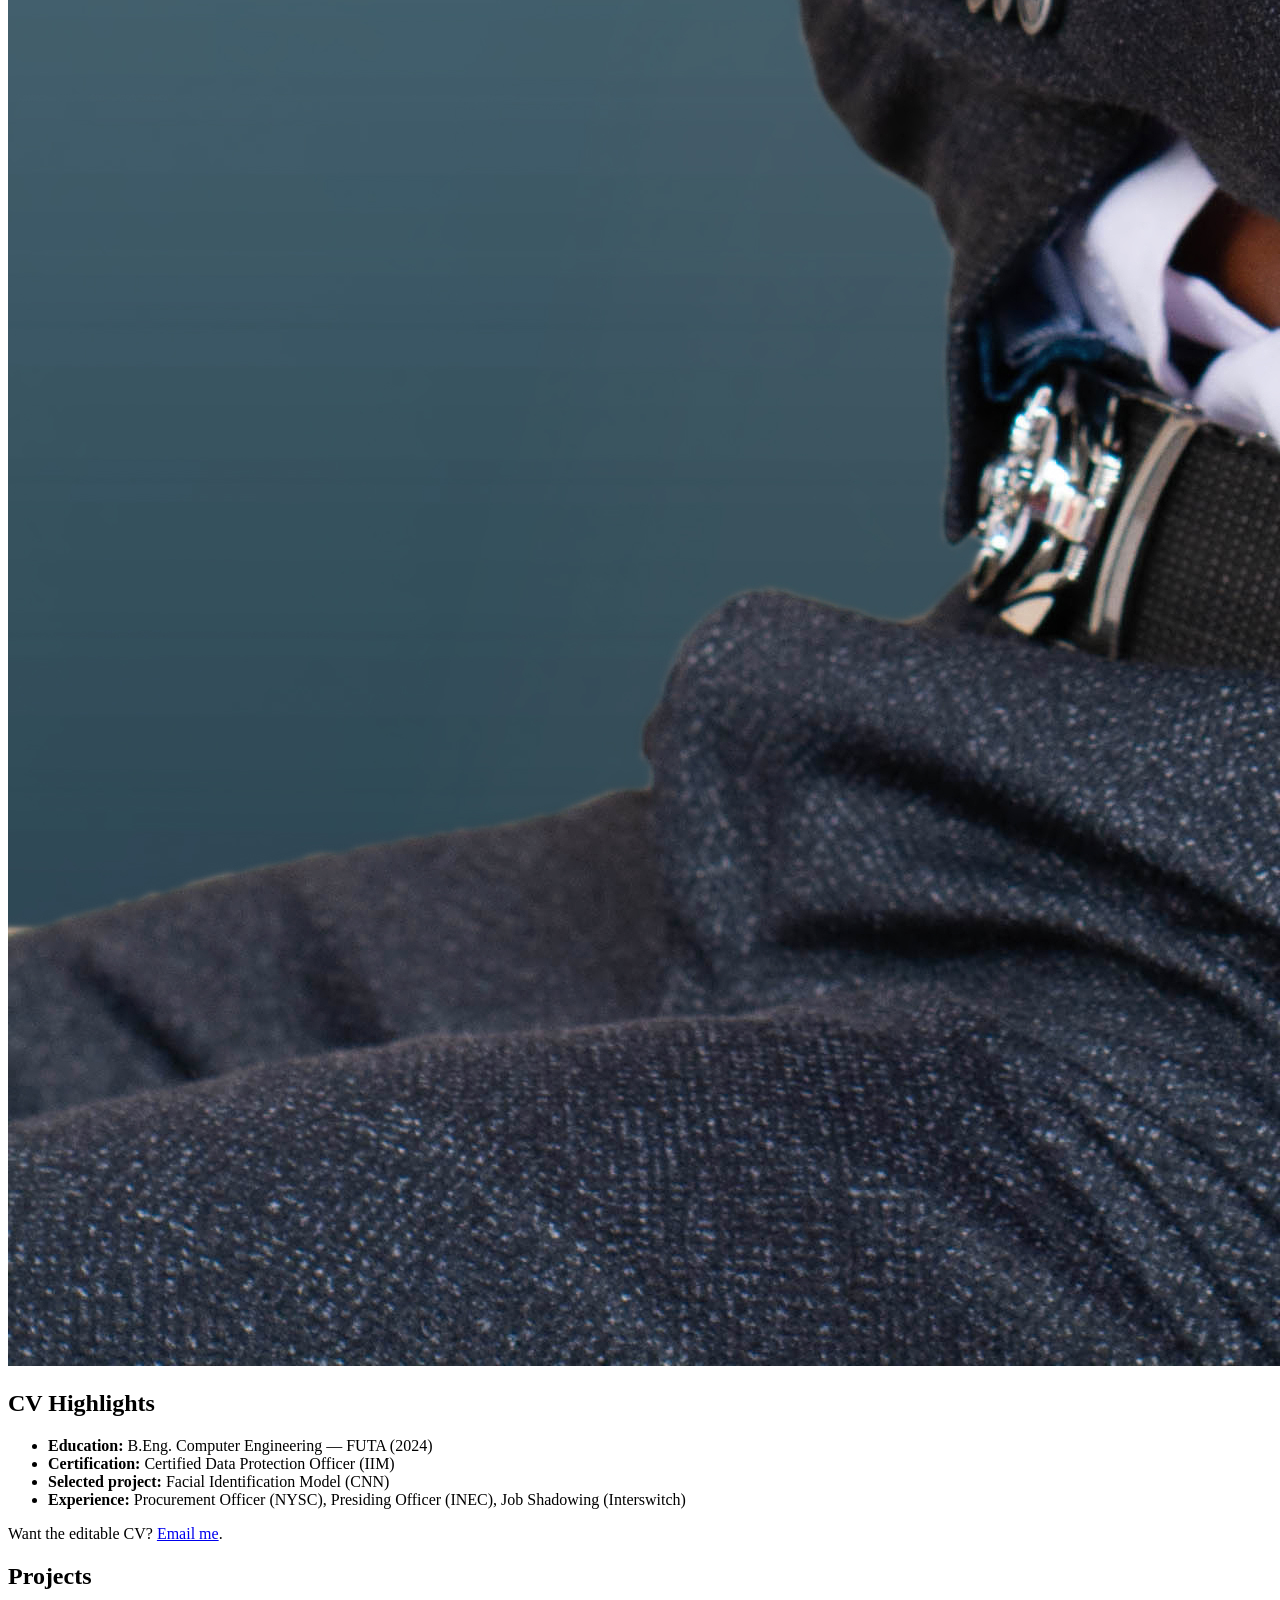
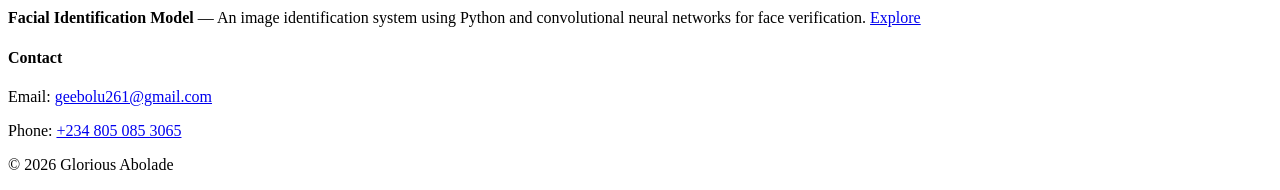
==== commit ac9ecb5e: "Update HTML to use safe PDF filenames (remove extra dot and colon) and point certificates to certifi" ====
--- a/index.html
+++ b/index.html
@@ -31,7 +31,7 @@
 							<p class="lead-sub">I build reliable software and practical ML systems, and I help organisations protect personal data through governance and process.</p>
 							<div class="hero-ctas">
 								<a href="generic.html" class="button primary">View full CV</a>
-								<a href="cv/CV_Boluwarin_Glorious_Abolade..pdf" class="button secondary" target="_blank" rel="noreferrer">Download CV (PDF)</a>
+								<a href="cv/CV_Boluwarin_Glorious_Abolade.pdf" class="button secondary" target="_blank" rel="noreferrer">Download CV (PDF)</a>
 							</div>
 						</div>
 						<div class="hero-image">
--- a/assets/css/custom.css
+++ b/assets/css/custom.css
@@ -1,69 +1,20 @@
-/* Premium clean theme — refined variables and layout adjustments */
-@import url('https://fonts.googleapis.com/css2?family=Inter:wght@300;400;600;700;800&display=swap');
-
-:root{
-  --bg: #f3f5f9;
-  --page: #ffffff;
-  --panel: #ffffff;
-  --ink: #0f172a;
-  --muted: #526070;
-  --line: rgba(15,23,42,0.08);
-  --accent: #0f172a;
-  --accent-2: #0F766E;
-  --shadow: rgba(15,23,42,0.06);
-  --container: 1100px;
+/* Fix: ensure CTA buttons in hero are clickable and above any overlays */
+.hero-ctas, .hero-ctas .button {
+  position: relative;
+  z-index: 9999;
+  pointer-events: auto;
 }
 
-:root.dark{
-  --bg:#071018;--page:#0b1521;--panel:rgba(11,21,33,0.7);--ink:#f8fbfc;--muted:#9aa6af;--line:rgba(255,255,255,0.06);--accent:#9ad9ff;--shadow:rgba(0,0,0,0.28);
+/* Disable pointer events on decorative pseudo-elements that may overlay content */
+.post.featured::before,
+.post.featured::after,
+.hero-inner::before,
+.hero-inner::after,
+.card::before,
+.card::after {
+  pointer-events: none !important;
 }
 
-*{box-sizing:border-box}
-html,body{margin:0;padding:0;font-family:'Inter',system-ui,-apple-system,'Segoe UI',Roboto,sans-serif;background:var(--bg);color:var(--ink);-webkit-font-smoothing:antialiased;-moz-osx-font-smoothing:grayscale}
-
-#wrapper{max-width:var(--container);margin:24px auto;padding:24px}
-#header{display:flex;align-items:center;justify-content:space-between;padding:10px 0;position:sticky;top:0;background:transparent;z-index:30}
-#header .logo{font-weight:800;font-size:1.05rem;color:var(--ink)}
-#nav .links{list-style:none;margin:0;padding:0;display:flex;gap:8px}
-#nav .links li{display:inline}
-#nav .links a{display:inline-block;padding:8px 12px;border-radius:999px;text-decoration:none;color:var(--ink);font-weight:700;font-size:0.82rem;letter-spacing:0.08em;text-transform:uppercase;opacity:0.85}
-#nav .links li.active a{background:var(--accent-2);color:white;opacity:1}
-
-/* Hero */
-#hero{display:block;margin:8px 0 20px}
-.hero-inner{display:flex;gap:24px;align-items:center}
-.hero-text{flex:1}
-.hero-image{flex:0 0 260px;border-radius:14px;overflow:hidden}
-.hero-image img{width:100%;height:auto;display:block}
-h1{font-size:2.4rem;margin:0 0 8px}
-.lead{font-size:1rem;font-weight:700;margin:0 0 6px;color:var(--ink)}
-.lead-sub{color:var(--muted);margin:0 0 12px}
-.hero-ctas{display:flex;gap:10px}
-
-/* Cards and posts */
-.posts{display:grid;grid-template-columns:repeat(2,1fr);gap:18px;margin-bottom:22px}
-.card, .box, .post.featured{background:var(--panel);border:1px solid var(--line);padding:16px;border-radius:14px;box-shadow:0 10px 24px var(--shadow)}
-.card h2{margin:0 0 8px}
-.muted{color:var(--muted)}
-
-/* CV grid */
-.cv-grid{display:grid;grid-template-columns:2fr 1fr;gap:20px}
-.cv-main{min-width:0}
-.cv-side .box{margin-bottom:12px}
-
-/* Buttons */
-.button{display:inline-block;padding:10px 14px;border-radius:10px;text-decoration:none;border:1px solid transparent;font-weight:800}
-.button.primary{background:var(--accent);color:#fff}
-.button.secondary{background:transparent;border:1px solid var(--line);color:var(--ink)}
-
-/* Footer */
-#footer{margin-top:18px;padding-top:18px;border-top:1px solid var(--line)}
-.contact{display:flex;justify-content:space-between;align-items:center}
-
-/* Responsive */
-@media(max-width:900px){
-  .posts{grid-template-columns:1fr}
-  .hero-inner{flex-direction:column}
-  .hero-image{width:100%;flex:auto}
-  .cv-grid{grid-template-columns:1fr}
-}
+/* Ensure header doesn't permanently cover content when sticky */
+#header { z-index: 1100; }
+#main { position: relative; z-index: 1; }
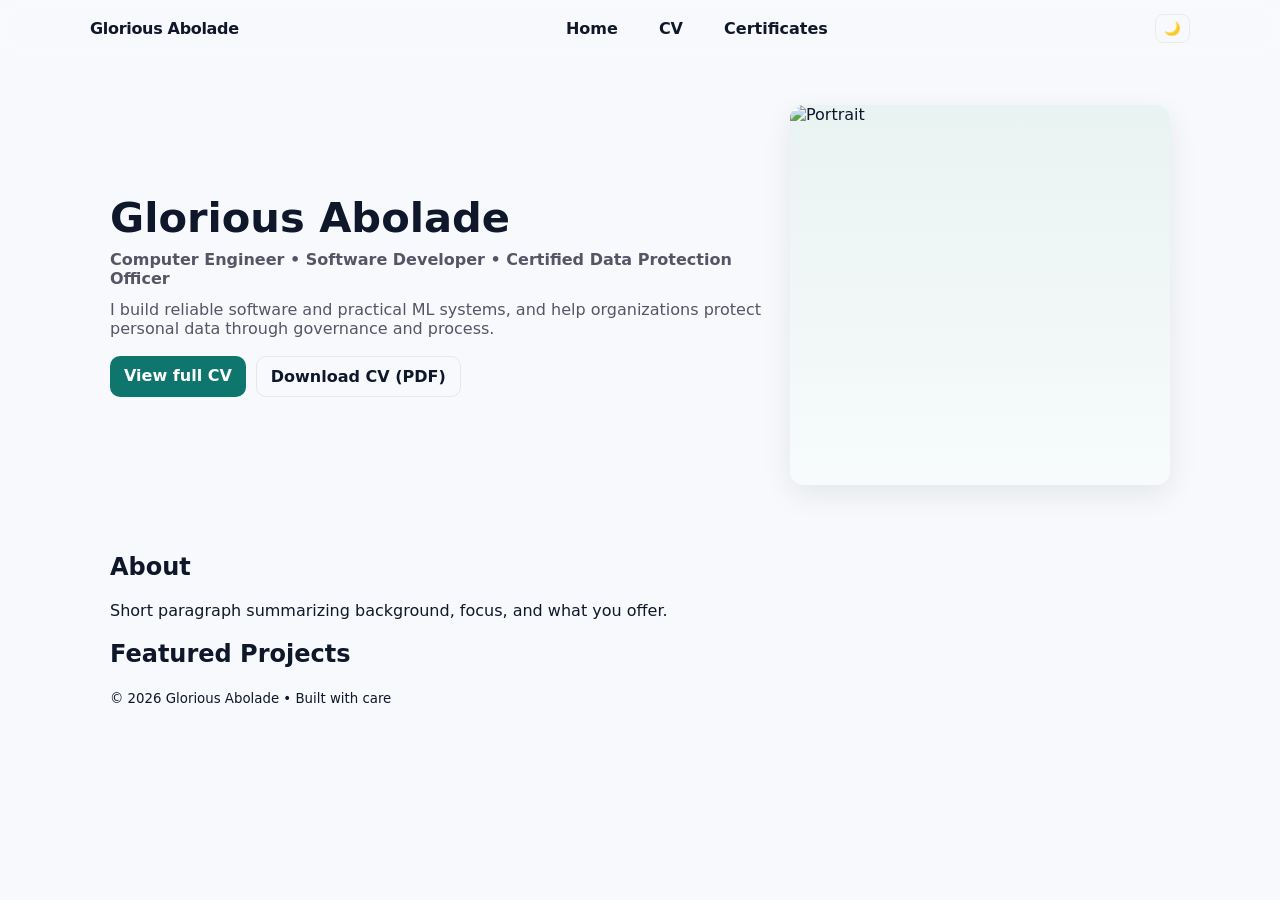
==== commit b5f22fbd: "Add new premium hero layout and supporting CSS (portfolio skeleton)" ====
--- a/index.html
+++ b/index.html
@@ -1,77 +1,65 @@
-<!DOCTYPE HTML>
-<html>
-	<head>
-		<meta charset="utf-8" />
-		<meta name="viewport" content="width=device-width, initial-scale=1" />
-		<title>Boluwarin Glorious Abolade | Portfolio</title>
-		<link rel="stylesheet" href="assets/css/main.css" />
-		<link rel="stylesheet" href="assets/css/custom.css" />
-		<link href="https://fonts.googleapis.com/css2?family=Inter:wght@300;400;600;700;800&display=swap" rel="stylesheet">
-	</head>
-	<body>
-		<div id="wrapper">
-			<header id="header">
-				<a href="index.html" class="logo">Glorious Abolade</a>
-				<nav id="nav">
-					<ul class="links">
-						<li class="active"><a href="index.html">Home</a></li>
-						<li><a href="generic.html">CV</a></li>
-						<li><a href="elements.html">Certificates</a></li>
-					</ul>
-				</nav>
-				<button id="theme-toggle" aria-label="Switch theme" class="button small">🌙</button>
-			</header>
+<!doctype html>
+<html lang="en">
+<head>
+  <meta charset="utf-8" />
+  <meta name="viewport" content="width=device-width,initial-scale=1" />
+  <title>Glorious Abolade — Portfolio</title>
+  <link rel="stylesheet" href="assets/css/portfolio.css">
+</head>
+<body>
+  <header class="site-header">
+    <div class="container header-inner">
+      <a class="logo" href="index.html">Glorious Abolade</a>
+      <nav class="site-nav" aria-label="Main">
+        <a href="index.html">Home</a>
+        <a href="generic.html">CV</a>
+        <a href="elements.html">Certificates</a>
+      </nav>
+      <button id="theme-toggle" aria-pressed="false" aria-label="Toggle theme">🌙</button>
+    </div>
+  </header>
 
-			<main id="main">
-				<section id="hero" class="featured">
-					<div class="hero-inner">
-						<div class="hero-text">
-							<h1>Glorious Abolade</h1>
-							<p class="lead">Computer Engineer • Software Developer • Certified Data Protection Officer</p>
-							<p class="lead-sub">I build reliable software and practical ML systems, and I help organisations protect personal data through governance and process.</p>
-							<div class="hero-ctas">
-								<a href="generic.html" class="button primary">View full CV</a>
-								<a href="cv/CV_Boluwarin_Glorious_Abolade.pdf" class="button secondary" target="_blank" rel="noreferrer">Download CV (PDF)</a>
-							</div>
-						</div>
-						<div class="hero-image">
-							<img src="images/pic2.jpg" alt="Glorious Abolade" />
-						</div>
-					</div>
-				</section>
+  <main>
+    <section class="hero">
+      <div class="container hero-grid">
+        <div class="hero-copy">
+          <h1>Glorious Abolade</h1>
+          <p class="subtitle">Computer Engineer • Software Developer • Certified Data Protection Officer</p>
+          <p class="lead">I build reliable software and practical ML systems, and help organizations protect personal data through governance and process.</p>
+          <div class="hero-ctas">
+            <a class="btn primary" href="generic.html">View full CV</a>
+            <a class="btn ghost" href="cv/CV_Boluwarin_Glorious_Abolade.pdf" target="_blank" rel="noreferrer">Download CV (PDF)</a>
+          </div>
+        </div>
 
-				<section class="posts">
-					<article class="card">
-						<h2>CV Highlights</h2>
-						<ul>
-							<li><strong>Education:</strong> B.Eng. Computer Engineering — FUTA (2024)</li>
-							<li><strong>Certification:</strong> Certified Data Protection Officer (IIM)</li>
-							<li><strong>Selected project:</strong> Facial Identification Model (CNN)</li>
-							<li><strong>Experience:</strong> Procurement Officer (NYSC), Presiding Officer (INEC), Job Shadowing (Interswitch)</li>
-						</ul>
-						<p class="muted">Want the editable CV? <a href="mailto:geebolu261@gmail.com">Email me</a>.</p>
-					</article>
-					<article class="card">
-						<h2>Projects</h2>
-						<p><strong>Facial Identification Model</strong> — An image identification system using Python and convolutional neural networks for face verification. <a href="https://huggingface.co/spaces/geeboss/face-verification-for-exams/tree/main" target="_blank" rel="noreferrer">Explore</a></p>
-					</article>
-				</section>
-			</main>
+        <div class="hero-visual" aria-hidden="true">
+          <img src="images/pic2.jpg"
+               alt="Portrait"
+               loading="lazy"
+               width="520" height="520"
+               srcset="images/pic2-480.jpg 480w, images/pic2-800.jpg 800w, images/pic2-1200.jpg 1200w">
+        </div>
+      </div>
+    </section>
 
-			<footer id="footer">
-				<div class="contact">
-					<div>
-						<h4>Contact</h4>
-						<p>Email: <a href="mailto:geebolu261@gmail.com">geebolu261@gmail.com</a></p>
-						<p>Phone: <a href="tel:+2348050853065">+234 805 085 3065</a></p>
-					</div>
-					<div>
-						<p>&copy; 2026 Glorious Abolade</p>
-					</div>
-				</div>
-			</footer>
-		</div>
+    <!-- Example sections -->
+    <section class="container about">
+      <h2>About</h2>
+      <p>Short paragraph summarizing background, focus, and what you offer.</p>
+    </section>
 
-		<script src="assets/js/theme-toggle.js"></script>
-	</body>
+    <section class="container projects">
+      <h2>Featured Projects</h2>
+      <!-- project cards -->
+    </section>
+  </main>
+
+  <footer class="site-footer">
+    <div class="container">
+      <small>&copy; 2026 Glorious Abolade • Built with care</small>
+    </div>
+  </footer>
+
+  <script src="assets/js/theme-toggle.js"></script>
+</body>
 </html>
--- a/assets/css/portfolio.css
+++ b/assets/css/portfolio.css
@@ -0,0 +1,32 @@
+:root{
+  --bg:#f7f9fc; --panel:#fff; --ink:#0f172a; --muted:#556; --accent:#0f766e;
+  --max:1100px; --gap:1.2rem;
+}
+*{box-sizing:border-box}
+html,body{height:100%;margin:0;font-family:Inter,system-ui,-apple-system,Segoe UI,sans-serif;background:var(--bg);color:var(--ink)}
+.container{max-width:var(--max);margin:0 auto;padding:0 20px}
+.site-header{backdrop-filter:blur(6px);position:sticky;top:0;background:transparent;z-index:999}
+.header-inner{display:flex;align-items:center;justify-content:space-between;padding:14px 0}
+.logo{font-weight:800;letter-spacing:-0.02em;text-decoration:none;color:var(--ink)}
+.site-nav a{margin:0 8px;padding:8px 10px;border-radius:8px;text-decoration:none;font-weight:600;color:var(--ink)}
+.site-nav a:hover{background:rgba(15,23,42,0.04)}
+#theme-toggle{background:transparent;border:1px solid rgba(0,0,0,0.06);padding:6px 8px;border-radius:8px}
+
+.hero{padding:48px 0}
+.hero-grid{display:grid;grid-template-columns:1fr 380px;gap:28px;align-items:center}
+.hero-copy h1{font-size:2.6rem;margin:0 0 8px}
+.subtitle{font-weight:700;color:var(--muted);margin:0 0 12px}
+.lead{margin:0 0 18px;color:var(--muted)}
+.hero-ctas{display:flex;gap:10px}
+.btn{display:inline-block;padding:10px 14px;border-radius:10px;text-decoration:none;font-weight:700}
+.btn.primary{background:var(--accent);color:#fff}
+.btn.ghost{background:transparent;border:1px solid rgba(15,23,42,0.08);color:var(--ink)}
+
+.hero-visual{width:100%;max-width:380px;border-radius:14px;overflow:hidden;box-shadow:0 10px 30px rgba(2,6,23,0.08);background:linear-gradient(#e9f3f2, #f7fbfb)}
+.hero-visual img{display:block;width:100%;height:100%;object-fit:cover;aspect-ratio:1/1}
+
+/* Responsive */
+@media (max-width:900px){
+  .hero-grid{grid-template-columns:1fr;gap:18px}
+  .hero-visual{max-width:320px;margin:0 auto}
+}
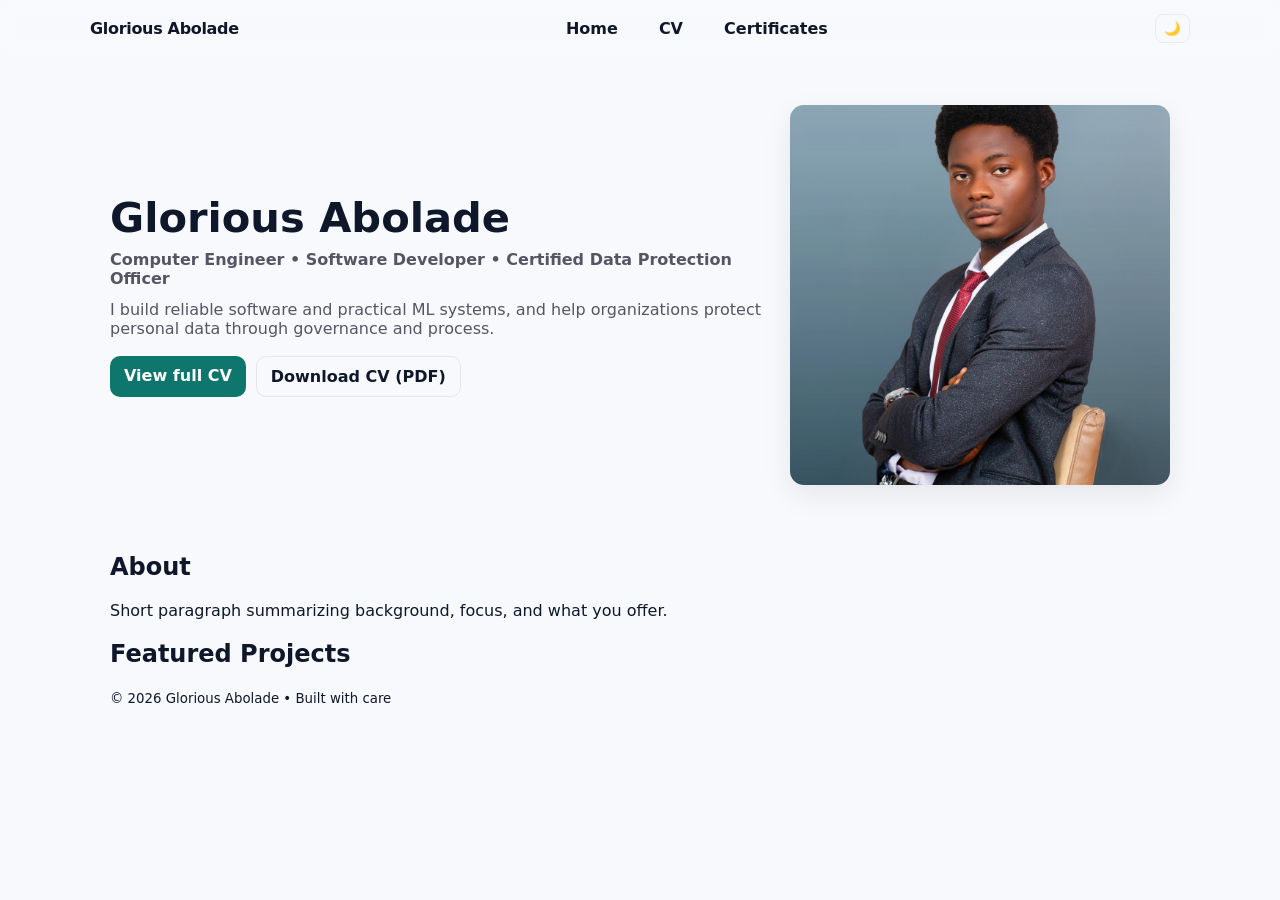
==== commit 06b0f4e5: "Update srcset for image in index.html" ====
--- a/index.html
+++ b/index.html
@@ -37,7 +37,7 @@
                alt="Portrait"
                loading="lazy"
                width="520" height="520"
-               srcset="images/pic2-480.jpg 480w, images/pic2-800.jpg 800w, images/pic2-1200.jpg 1200w">
+               srcset="images/pic2.jpg 480w, images/pic2.jpg 800w, images/pic2.jpg 1200w">
         </div>
       </div>
     </section>
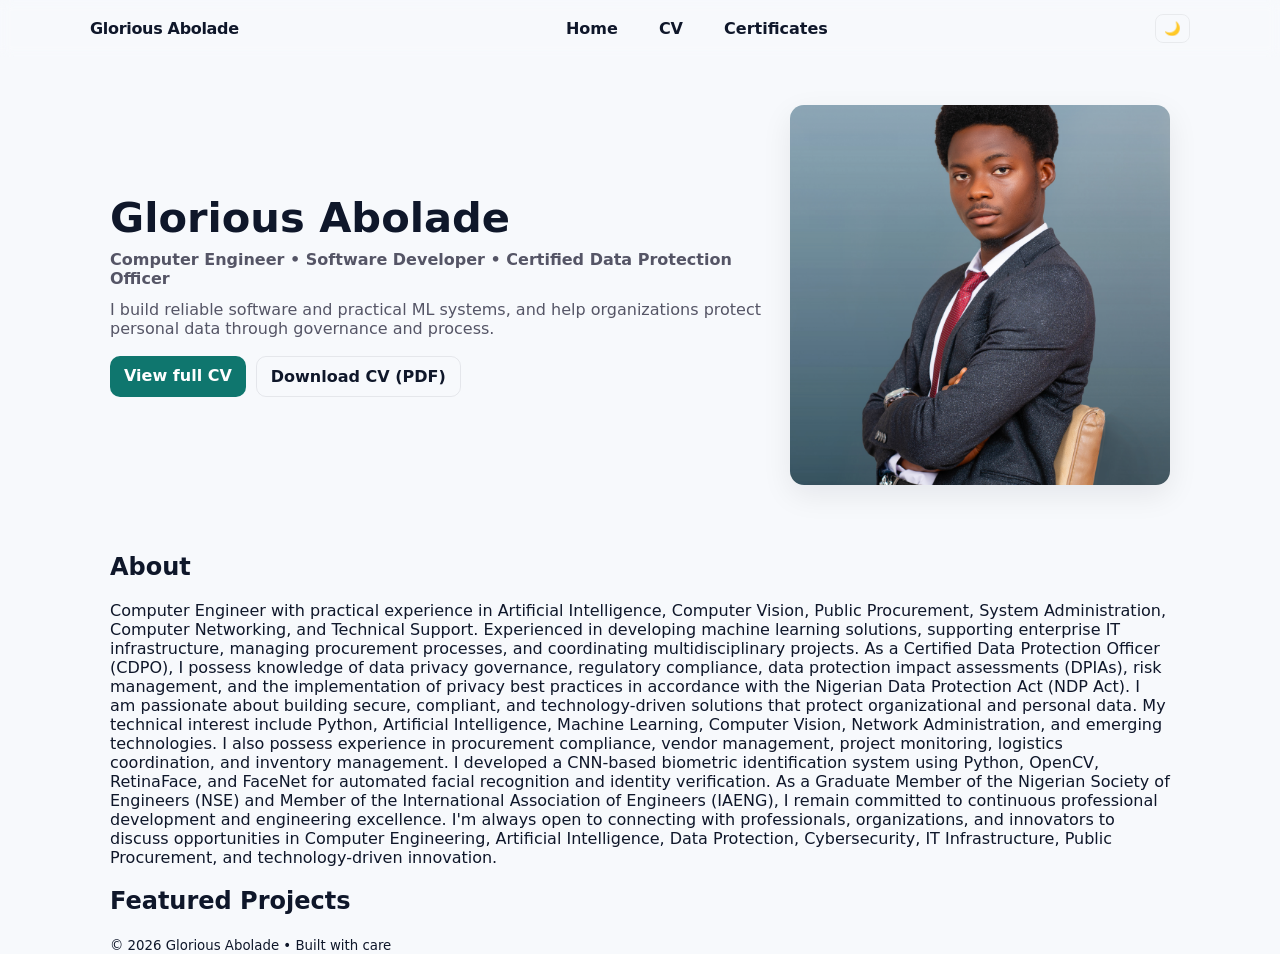
==== commit f9ce7060: "Update index.html" ====
--- a/index.html
+++ b/index.html
@@ -45,7 +45,29 @@
     <!-- Example sections -->
     <section class="container about">
       <h2>About</h2>
-      <p>Short paragraph summarizing background, focus, and what you offer.</p>
+      <p>Computer Engineer with practical experience in Artificial Intelligence, Computer Vision, Public Procurement, System Administration, Computer Networking, and Technical Support. Experienced in developing machine learning solutions, supporting enterprise IT infrastructure, managing procurement processes, and coordinating multidisciplinary projects.
+
+
+
+As a Certified Data Protection Officer (CDPO), I possess knowledge of data privacy governance, regulatory compliance, data protection impact assessments (DPIAs), risk management, and the implementation of privacy best practices in accordance with the Nigerian Data Protection Act
+
+ (NDP Act). I am passionate about building secure, compliant, and technology-driven solutions that protect organizational and personal data.
+
+
+
+My technical interest include Python, Artificial Intelligence, Machine Learning, Computer Vision, Network Administration, and emerging technologies. I also possess experience in procurement compliance, vendor management, project monitoring, logistics coordination, and inventory management.
+
+
+
+I developed a CNN-based biometric identification system using Python, OpenCV, RetinaFace, and FaceNet for automated facial recognition and identity verification.
+
+
+
+As a Graduate Member of the Nigerian Society of Engineers (NSE) and Member of the International Association of Engineers (IAENG), I remain committed to continuous professional development and engineering excellence.
+
+
+
+I'm always open to connecting with professionals, organizations, and innovators to discuss opportunities in Computer Engineering, Artificial Intelligence, Data Protection, Cybersecurity, IT Infrastructure, Public Procurement, and technology-driven innovation.</p>
     </section>
 
     <section class="container projects">
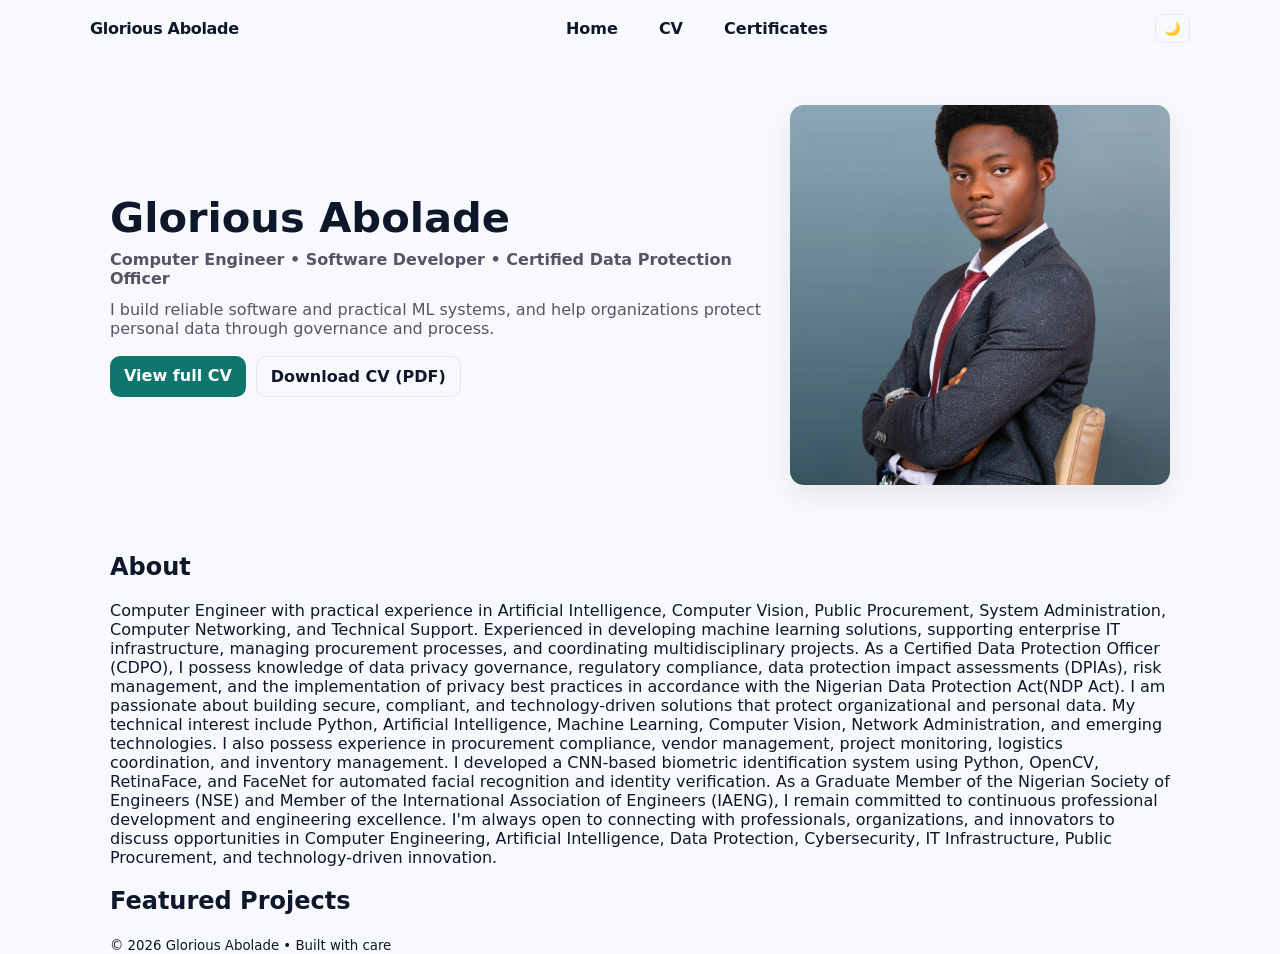
==== commit d9e2a3ac: "Update index.html" ====
--- a/index.html
+++ b/index.html
@@ -46,27 +46,11 @@
     <section class="container about">
       <h2>About</h2>
       <p>Computer Engineer with practical experience in Artificial Intelligence, Computer Vision, Public Procurement, System Administration, Computer Networking, and Technical Support. Experienced in developing machine learning solutions, supporting enterprise IT infrastructure, managing procurement processes, and coordinating multidisciplinary projects.
-
-
-
-As a Certified Data Protection Officer (CDPO), I possess knowledge of data privacy governance, regulatory compliance, data protection impact assessments (DPIAs), risk management, and the implementation of privacy best practices in accordance with the Nigerian Data Protection Act
-
- (NDP Act). I am passionate about building secure, compliant, and technology-driven solutions that protect organizational and personal data.
-
-
-
+As a Certified Data Protection Officer (CDPO), I possess knowledge of data privacy governance, regulatory compliance, data protection impact assessments (DPIAs), risk management, and the implementation of privacy best practices in accordance with the Nigerian Data Protection Act(NDP Act).
+I am passionate about building secure, compliant, and technology-driven solutions that protect organizational and personal data.
 My technical interest include Python, Artificial Intelligence, Machine Learning, Computer Vision, Network Administration, and emerging technologies. I also possess experience in procurement compliance, vendor management, project monitoring, logistics coordination, and inventory management.
-
-
-
 I developed a CNN-based biometric identification system using Python, OpenCV, RetinaFace, and FaceNet for automated facial recognition and identity verification.
-
-
-
 As a Graduate Member of the Nigerian Society of Engineers (NSE) and Member of the International Association of Engineers (IAENG), I remain committed to continuous professional development and engineering excellence.
-
-
-
 I'm always open to connecting with professionals, organizations, and innovators to discuss opportunities in Computer Engineering, Artificial Intelligence, Data Protection, Cybersecurity, IT Infrastructure, Public Procurement, and technology-driven innovation.</p>
     </section>
 
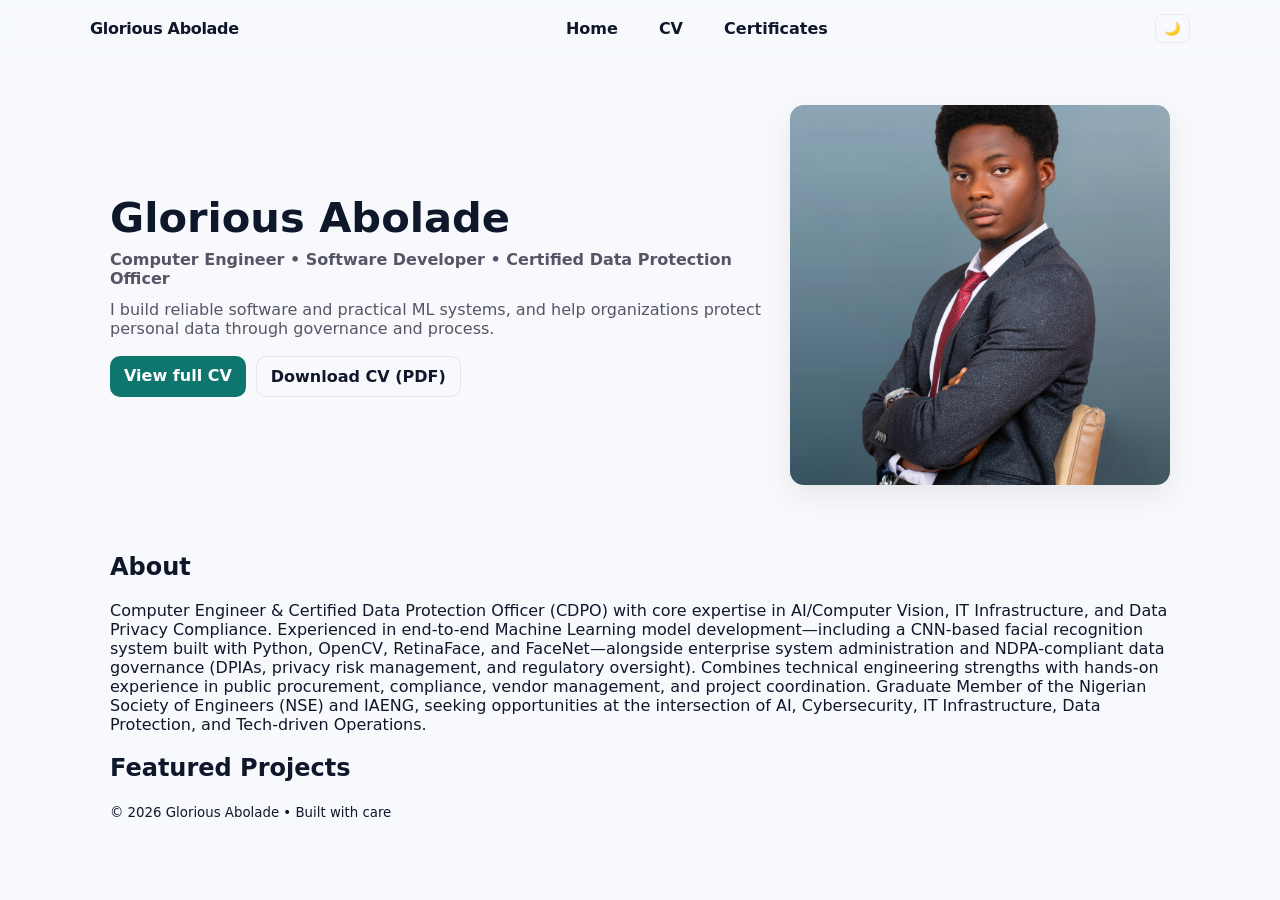
==== commit 186331b8: "Update index.html" ====
--- a/index.html
+++ b/index.html
@@ -45,13 +45,14 @@
     <!-- Example sections -->
     <section class="container about">
       <h2>About</h2>
-      <p>Computer Engineer with practical experience in Artificial Intelligence, Computer Vision, Public Procurement, System Administration, Computer Networking, and Technical Support. Experienced in developing machine learning solutions, supporting enterprise IT infrastructure, managing procurement processes, and coordinating multidisciplinary projects.
-As a Certified Data Protection Officer (CDPO), I possess knowledge of data privacy governance, regulatory compliance, data protection impact assessments (DPIAs), risk management, and the implementation of privacy best practices in accordance with the Nigerian Data Protection Act(NDP Act).
-I am passionate about building secure, compliant, and technology-driven solutions that protect organizational and personal data.
-My technical interest include Python, Artificial Intelligence, Machine Learning, Computer Vision, Network Administration, and emerging technologies. I also possess experience in procurement compliance, vendor management, project monitoring, logistics coordination, and inventory management.
-I developed a CNN-based biometric identification system using Python, OpenCV, RetinaFace, and FaceNet for automated facial recognition and identity verification.
-As a Graduate Member of the Nigerian Society of Engineers (NSE) and Member of the International Association of Engineers (IAENG), I remain committed to continuous professional development and engineering excellence.
-I'm always open to connecting with professionals, organizations, and innovators to discuss opportunities in Computer Engineering, Artificial Intelligence, Data Protection, Cybersecurity, IT Infrastructure, Public Procurement, and technology-driven innovation.</p>
+      <p>Computer Engineer & Certified Data Protection Officer (CDPO) with core expertise in AI/Computer Vision, 
+        IT Infrastructure, and Data Privacy Compliance. Experienced in end-to-end Machine Learning
+        model development—including a CNN-based facial recognition system built with Python, OpenCV,
+        RetinaFace, and FaceNet—alongside enterprise system administration and NDPA-compliant data
+        governance (DPIAs, privacy risk management, and regulatory oversight).
+        Combines technical engineering strengths with hands-on experience in public procurement, 
+        compliance, vendor management, and project coordination. Graduate Member of the Nigerian Society of Engineers (NSE) and
+        IAENG, seeking opportunities at the intersection of AI, Cybersecurity, IT Infrastructure, Data Protection, and Tech-driven Operations.</p>
     </section>
 
     <section class="container projects">
